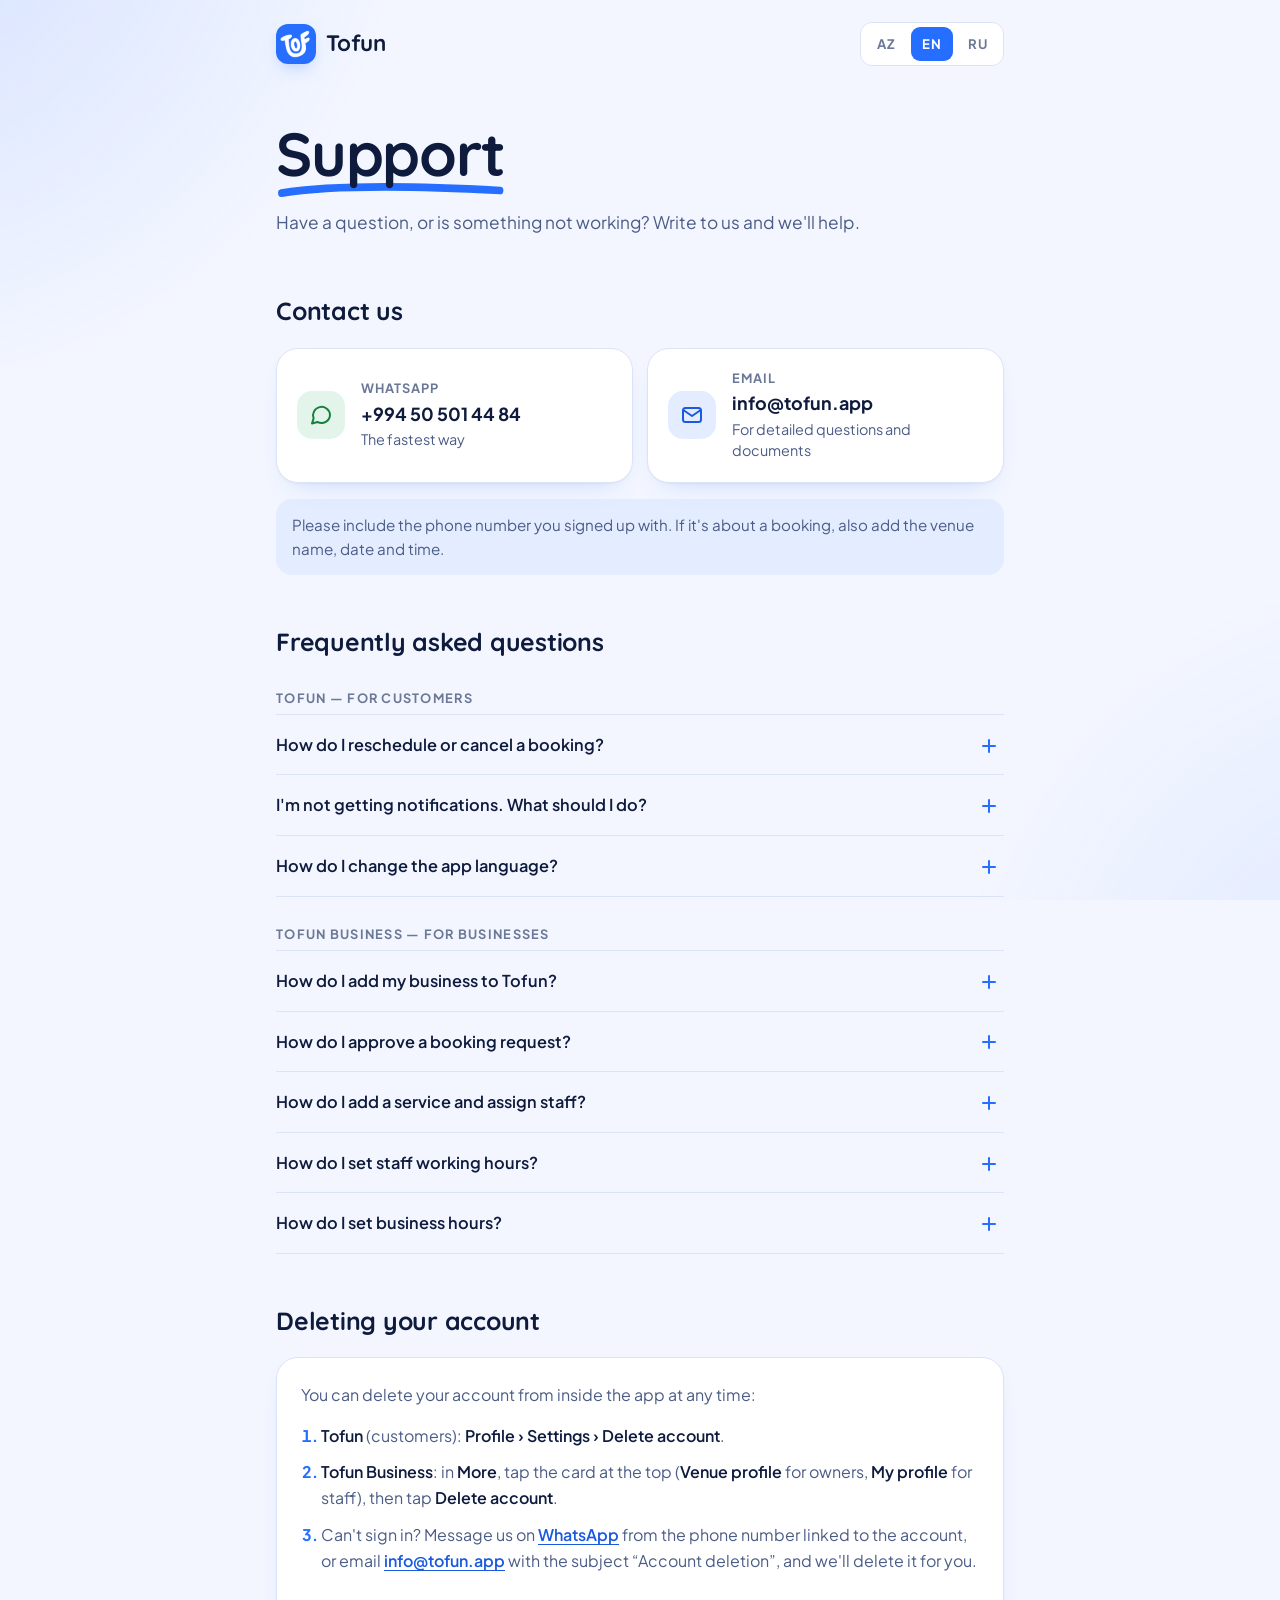
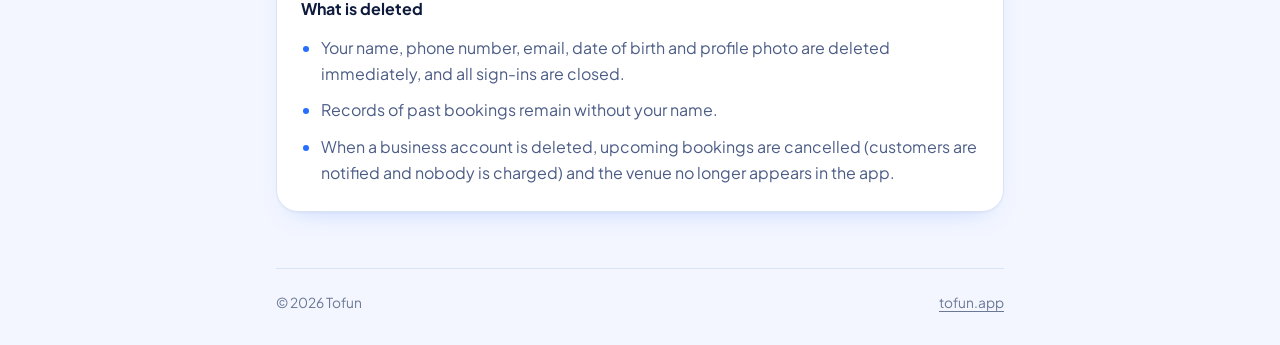
==== support/index.html @ 392ceeb2 "Add support page (tofun.app/support) Co-Authored-By: Claude Opus 5.5 <noreply@anthropic.com> Claude-" ====
<!DOCTYPE html>
<html lang="az">
<head>
<meta charset="UTF-8">
<meta name="viewport" content="width=device-width, initial-scale=1">
<title>Dəstək — Tofun</title>
<meta name="description" content="Tofun dəstək: WhatsApp və e-poçt ilə əlaqə, tez-tez verilən suallar və hesabın silinməsi.">
<meta name="theme-color" content="#256eff">
<link rel="canonical" href="https://tofun.app/support">
<meta property="og:type" content="website">
<meta property="og:url" content="https://tofun.app/support">
<meta property="og:title" content="Dəstək — Tofun">
<meta property="og:description" content="WhatsApp və e-poçt ilə əlaqə, tez-tez verilən suallar və hesabın silinməsi.">
<meta name="twitter:card" content="summary">
<link rel="icon" type="image/png" sizes="32x32" href="[data-uri]">
<link rel="preconnect" href="https://fonts.googleapis.com">
<link rel="preconnect" href="https://fonts.gstatic.com" crossorigin>
<link href="https://fonts.googleapis.com/css2?family=Quicksand:wght@700&family=Plus+Jakarta+Sans:wght@400;500;600;700&display=swap" rel="stylesheet">
<script>document.documentElement.classList.add('js');</script>
<style>
  :root {
    --ink: #0e1b3d;
    --ink-2: #4b5c86;
    --muted: #6b7896;
    --bg: #f3f6ff;
    --card: #ffffff;
    --line: #dbe3f7;
    --blue: #256eff;
    --blue-600: #1a5ae0;
    --chip: #e4ecff;
    --chip-ink: #1a5ae0;
    --wa: #15803d;
    --wa-soft: #e3f5ea;
    --glow-1: rgba(37, 110, 255, .16);
    --glow-2: rgba(37, 110, 255, .10);
    --shadow: 0 1px 2px rgba(14, 27, 61, .04), 0 12px 28px -18px rgba(37, 110, 255, .35);
    --display: 'Quicksand', 'Plus Jakarta Sans', system-ui, sans-serif;
    --sans: 'Plus Jakarta Sans', system-ui, -apple-system, 'Segoe UI', Roboto, sans-serif;
    --swoosh: url("data:image/svg+xml,%3Csvg xmlns='http://www.w3.org/2000/svg' viewBox='0 0 300 20' preserveAspectRatio='none'%3E%3Cpath d='M7 13.5C64 5.5 152 4 293 10.5' stroke='%23256EFF' stroke-width='8.5' stroke-linecap='round' fill='none'/%3E%3C/svg%3E");
    color-scheme: light;
  }

  @media (prefers-color-scheme: dark) {
    :root {
      --ink: #eef3ff;
      --ink-2: #b6c3e2;
      --muted: #8d9bbd;
      --bg: #0a1230;
      --card: #111c3f;
      --line: #23345f;
      --chip: #15275e;
      --chip-ink: #9cbbff;
      --wa-soft: #10341f;
      --glow-1: rgba(37, 110, 255, .22);
      --glow-2: rgba(37, 110, 255, .12);
      --shadow: 0 1px 2px rgba(0, 0, 0, .2), 0 14px 30px -20px rgba(0, 0, 0, .6);
      color-scheme: dark;
    }
  }

  *, *::before, *::after { box-sizing: border-box; margin: 0; }
  [hidden] { display: none !important; }

  body {
    min-height: 100vh;
    font-family: var(--sans);
    color: var(--ink);
    background-color: var(--bg);
    -webkit-font-smoothing: antialiased;
    text-rendering: optimizeLegibility;
    line-height: 1.5;
  }

  /* the glow stays put while the long page scrolls (iOS ignores background-attachment: fixed) */
  body::before {
    content: '';
    position: fixed;
    inset: 0;
    z-index: -1;
    pointer-events: none;
    background:
      radial-gradient(70vmax 70vmax at -10% -15%, var(--glow-1), transparent 60%),
      radial-gradient(60vmax 60vmax at 110% 115%, var(--glow-2), transparent 60%);
  }

  a { color: inherit; }

  .wrap {
    width: 100%;
    max-width: 760px;
    margin: 0 auto;
    padding: 0 16px;
  }

  /* top bar */
  .top {
    display: flex;
    align-items: center;
    justify-content: space-between;
    gap: 16px;
    padding-top: 22px;
  }

  .brand {
    display: inline-flex;
    align-items: center;
    gap: 10px;
    font-family: var(--display);
    font-weight: 700;
    font-size: 1.4rem;
    letter-spacing: -.01em;
    text-decoration: none;
    border-radius: 12px;
  }

  .brand img {
    width: 40px;
    height: 40px;
    border-radius: 12px;
    box-shadow: 0 8px 20px -10px rgba(37, 110, 255, .6);
  }

  .langs { display: none; gap: 4px; padding: 4px; border-radius: 12px; background: var(--card); border: 1px solid var(--line); }
  .js .langs { display: inline-flex; }

  .langs button {
    min-width: 42px;
    min-height: 34px;
    padding: 6px 10px;
    border: 0;
    border-radius: 9px;
    background: transparent;
    color: var(--muted);
    font: inherit;
    font-size: .82rem;
    font-weight: 700;
    letter-spacing: .04em;
    cursor: pointer;
  }

  .langs button[aria-pressed="true"] { background: var(--blue); color: #fff; }
  .langs button:hover:not([aria-pressed="true"]) { color: var(--ink); }

  /* hero */
  .hero { padding: 56px 0 8px; }

  h1 {
    font-family: var(--display);
    font-weight: 700;
    font-size: clamp(2.6rem, 10vw, 3.8rem);
    line-height: 1.05;
    letter-spacing: -.02em;
  }

  h1 span {
    padding-bottom: .14em;
    background: var(--swoosh) no-repeat 0 100% / 100% .3em;
  }

  .lead {
    max-width: 34em;
    margin-top: 22px;
    font-size: 1.08rem;
    line-height: 1.65;
    color: var(--ink-2);
  }

  section { margin-top: 48px; }

  h2 {
    font-family: var(--display);
    font-weight: 700;
    font-size: 1.55rem;
    letter-spacing: -.01em;
  }

  h3 {
    margin: 28px 0 4px;
    font-size: .8rem;
    font-weight: 700;
    letter-spacing: .1em;
    text-transform: uppercase;
    color: var(--muted);
  }

  /* contact cards */
  .cards {
    display: grid;
    grid-template-columns: 1fr 1fr;
    gap: 14px;
    margin-top: 18px;
  }

  .card {
    display: flex;
    align-items: center;
    gap: 16px;
    padding: 20px;
    border-radius: 22px;
    background: var(--card);
    border: 1.5px solid var(--line);
    box-shadow: var(--shadow);
    text-decoration: none;
    transition: transform .2s cubic-bezier(.16, 1, .3, 1), border-color .2s;
  }

  .card:hover { transform: translateY(-2px); border-color: var(--blue); }
  .card-wa:hover { border-color: var(--wa); }

  .card:focus-visible, .langs button:focus-visible, .brand:focus-visible, summary:focus-visible, .foot a:focus-visible, .tip a:focus-visible, .del a:focus-visible {
    outline: 3px solid var(--blue);
    outline-offset: 3px;
  }

  .card-icon {
    flex: none;
    display: grid;
    place-items: center;
    width: 48px;
    height: 48px;
    border-radius: 15px;
    background: var(--chip);
    color: var(--chip-ink);
  }

  .card-wa .card-icon { background: var(--wa-soft); color: var(--wa); }

  @media (prefers-color-scheme: dark) {
    .card-wa .card-icon { color: #5bd38b; }
  }

  .card-icon svg { width: 24px; height: 24px; }

  .card-body { display: flex; flex-direction: column; min-width: 0; }
  .card-title { font-size: .8rem; font-weight: 700; letter-spacing: .08em; text-transform: uppercase; color: var(--muted); }
  .card-value { margin-top: 2px; font-size: 1.12rem; font-weight: 700; white-space: nowrap; }
  .card-note { margin-top: 2px; font-size: .9rem; color: var(--ink-2); }

  .tip {
    margin-top: 16px;
    padding: 14px 16px;
    border-radius: 16px;
    background: var(--chip);
    color: var(--ink-2);
    font-size: .95rem;
    line-height: 1.6;
  }

  /* FAQ */
  .faq { margin-top: 6px; border-top: 1px solid var(--line); }
  .faq details { border-bottom: 1px solid var(--line); }

  .faq summary {
    position: relative;
    padding: 18px 44px 18px 0;
    font-weight: 600;
    font-size: 1.02rem;
    line-height: 1.45;
    list-style: none;
    cursor: pointer;
    border-radius: 8px;
  }

  .faq summary::-webkit-details-marker { display: none; }

  .faq summary::before, .faq summary::after {
    content: '';
    position: absolute;
    right: 8px;
    top: 50%;
    width: 14px;
    height: 2px;
    border-radius: 2px;
    background: var(--blue);
    transition: transform .25s cubic-bezier(.16, 1, .3, 1);
  }

  .faq summary::after { transform: rotate(90deg); }
  .faq details[open] summary::after { transform: rotate(0deg); }

  .faq details p {
    padding: 0 8px 20px 0;
    color: var(--ink-2);
    line-height: 1.7;
  }

  b.path {
    font-weight: 600;
    color: var(--ink);
  }

  /* account deletion */
  .del {
    margin-top: 18px;
    padding: 24px;
    border-radius: 22px;
    background: var(--card);
    border: 1.5px solid var(--line);
    box-shadow: var(--shadow);
  }

  .del > p { color: var(--ink-2); line-height: 1.65; }

  .del ol, .del ul { margin-top: 14px; padding-left: 1.25em; color: var(--ink-2); line-height: 1.65; }
  .del li + li { margin-top: 10px; }
  .del li::marker { color: var(--blue); font-weight: 700; }

  .del h4 { margin-top: 22px; font-size: 1rem; font-weight: 700; }

  .tip a, .del a { color: var(--blue-600); font-weight: 600; text-underline-offset: 3px; }

  @media (prefers-color-scheme: dark) {
    .tip a, .del a { color: #9cbbff; }
  }

  .foot {
    margin-top: 56px;
    padding: 24px 0 32px;
    border-top: 1px solid var(--line);
    font-size: .86rem;
    color: var(--muted);
    display: flex;
    flex-wrap: wrap;
    gap: 6px 16px;
    justify-content: space-between;
  }

  .foot a { color: inherit; text-underline-offset: 3px; }

  @media (max-width: 600px) {
    .hero { padding-top: 40px; }
    .cards { grid-template-columns: 1fr; }
    .del { padding: 20px 18px; }
  }

  @media (prefers-reduced-motion: reduce) {
    *, *::before, *::after { animation: none !important; transition: none !important; }
  }
</style>
</head>
<body>
<div class="wrap">
  <header class="top">
    <a class="brand" href="/">
      <img src="[data-uri]" alt="" width="40" height="40">
      <span>Tofun</span>
    </a>
    <div class="langs" role="group" aria-label="Dil · Language · Язык">
      <button type="button" data-set-lang="az" aria-pressed="true">AZ</button>
      <button type="button" data-set-lang="en" aria-pressed="false">EN</button>
      <button type="button" data-set-lang="ru" aria-pressed="false">RU</button>
    </div>
  </header>

  <!-- ============================== AZ ============================== -->
  <main data-lang="az" lang="az">
    <div class="hero">
      <h1><span>Dəstək</span></h1>
      <p class="lead">Sualınız var və ya nəsə işləmir? Bizə yazın — kömək edəcəyik.</p>
    </div>

    <section aria-labelledby="az-contact">
      <h2 id="az-contact">Bizimlə əlaqə</h2>
      <div class="cards">
        <a class="card card-wa" href="https://wa.me/994505014484?text=Salam%2C%20Tofun%20d%C9%99st%C9%99k%20s%C9%99hif%C9%99sind%C9%99n%20yaz%C4%B1ram." target="_blank" rel="noopener">
          <span class="card-icon"><svg viewBox="0 0 24 24" fill="none" stroke="currentColor" stroke-width="2" stroke-linecap="round" stroke-linejoin="round" aria-hidden="true"><path d="M21 11.5a8.5 8.5 0 0 1-12.6 7.45L3 20.5l1.6-5.1A8.5 8.5 0 1 1 21 11.5z"/></svg></span>
          <span class="card-body">
            <span class="card-title">WhatsApp</span>
            <span class="card-value">+994 50 501 44 84</span>
            <span class="card-note">Ən sürətli yol</span>
          </span>
        </a>
        <a class="card" href="mailto:info@tofun.app?subject=Tofun%20d%C9%99st%C9%99k">
          <span class="card-icon"><svg viewBox="0 0 24 24" fill="none" stroke="currentColor" stroke-width="2" stroke-linecap="round" stroke-linejoin="round" aria-hidden="true"><rect x="3" y="5" width="18" height="14" rx="2.5"/><path d="m4 7.5 8 5.5 8-5.5"/></svg></span>
          <span class="card-body">
            <span class="card-title">E-poçt</span>
            <span class="card-value">info@tofun.app</span>
            <span class="card-note">Ətraflı suallar və sənədlər üçün</span>
          </span>
        </a>
      </div>
      <p class="tip">Yazanda qeydiyyatdan keçdiyiniz telefon nömrəsini göstərin. Sual rezervasiya ilə bağlıdırsa, məkanın adını, tarixi və saatı da yazın.</p>
    </section>

    <section aria-labelledby="az-faq">
      <h2 id="az-faq">Tez-tez verilən suallar</h2>

      <h3>Tofun — müştərilər üçün</h3>
      <div class="faq">
        <details>
          <summary>Rezervasiyanın vaxtını necə dəyişim və ya onu necə ləğv edim?</summary>
          <p>Aşağı menyuda təqvim ikonuna toxunub <b class="path">Görüşlər</b> səhifəsini açın və rezervasiyanı seçin. <b class="path">Görüşünüzü idarə edin</b> bölməsində <b class="path">Görüşü yenidən planlaşdır</b> və ya <b class="path">Görüşü ləğv et</b> düyməsinə basın.</p>
        </details>
        <details>
          <summary>Bildirişlər gəlmir. Nə edim?</summary>
          <p>Telefonun ayarlarında Tofun üçün bildirişlərə icazə verin. Sonra tətbiqdə <b class="path">Profil › Tənzimləmələr › Bildiriş</b> bölməsini yoxlayın.</p>
        </details>
        <details>
          <summary>Tətbiqin dilini necə dəyişim?</summary>
          <p><b class="path">Profil › Tənzimləmələr › Dil</b>. Azərbaycan, ingilis, rus və türk dilləri var.</p>
        </details>
      </div>

      <h3>Tofun Business — bizneslər üçün</h3>
      <div class="faq">
        <details>
          <summary>Biznesimi Tofun-a necə əlavə edim?</summary>
          <p>Tofun Business tətbiqini yükləyin, qeydiyyatdan keçin, məkanınızın məlumatlarını və sənədlərini göndərin. Tofun yoxlayıb təsdiqləyəndən sonra məkanınız müştərilərə görünür.</p>
        </details>
        <details>
          <summary>Rezervasiya sorğusunu necə təsdiqləyim?</summary>
          <p><b class="path">Təqvim › Gözləyən sorğular</b> bölməsini açın, sorğuya toxunun və təsdiqləyin və ya rədd edin. Təsdiqlənən rezervasiya təqvimə düşür və müştəriyə bildiriş gedir.</p>
        </details>
        <details>
          <summary>Xidməti necə əlavə edim və işçi təyin edim?</summary>
          <p><b class="path">Xidmətlər</b> səhifəsində sağ aşağıdakı <b class="path">+</b> düyməsinə basın, adı, müddəti və qiyməti yazın, sonra xidməti göstərəcək işçiləri seçin.</p>
        </details>
        <details>
          <summary>İşçinin iş saatlarını necə təyin edim?</summary>
          <p><b class="path">İşçilər › işçi profili › Saatlar</b> tabında hər gün üçün iş aralığını təyin edin. Bir günün saatlarını digər günlərə köçürə bilərsiniz.</p>
        </details>
        <details>
          <summary>Məkanın iş saatlarını necə təyin edim?</summary>
          <p><b class="path">Biznes parametrləri › İş saatları</b> bölməsində hər gün üçün açılış və bağlanış saatını təyin edin. Bağlı günlərdə düyməni söndürün.</p>
        </details>
      </div>
    </section>

    <section id="delete-account" class="del-section" aria-labelledby="az-delete">
      <h2 id="az-delete">Hesabın silinməsi</h2>
      <div class="del">
        <p>Hesabınızı istənilən vaxt tətbiqin özündən silə bilərsiniz:</p>
        <ol>
          <li><b class="path">Tofun</b> (müştərilər): <b class="path">Profil › Tənzimləmələr › Hesabı sil</b>.</li>
          <li><b class="path">Tofun Business</b>: <b class="path">Daha çox</b> bölməsində yuxarıdakı karta toxunun (sahib üçün <b class="path">Məkan profili</b>, işçi üçün <b class="path">Profilim</b>) və <b class="path">Hesabı sil</b> düyməsinə basın.</li>
          <li>Tətbiqə daxil ola bilmirsiniz? Hesaba bağlı telefon nömrəsindən <a href="https://wa.me/994505014484?text=Salam%2C%20hesab%C4%B1m%C4%B1%20silm%C9%99k%20ist%C9%99yir%C9%99m." target="_blank" rel="noopener">WhatsApp-a</a> və ya <a href="mailto:info@tofun.app?subject=Hesab%C4%B1n%20silinm%C9%99si">info@tofun.app</a> ünvanına «Hesabın silinməsi» mövzusu ilə yazın — hesabı biz siləcəyik.</li>
        </ol>
        <h4>Nə silinir</h4>
        <ul>
          <li>Adınız, telefon nömrəniz, e-poçtunuz, doğum tarixiniz və profil şəkliniz dərhal silinir, bütün girişlər bağlanır.</li>
          <li>Keçmiş rezervasiyaların qeydləri adınız olmadan qalır.</li>
          <li>Biznes hesabı silinəndə gələcək rezervasiyalar ləğv olunur (müştərilərə bildiriş gedir, heç kimdən haqq tutulmur) və məkan tətbiqdə görünmür.</li>
        </ul>
      </div>
    </section>
  </main>

  <!-- ============================== EN ============================== -->
  <main data-lang="en" lang="en" hidden>
    <div class="hero">
      <h1><span>Support</span></h1>
      <p class="lead">Have a question, or is something not working? Write to us and we'll help.</p>
    </div>

    <section aria-labelledby="en-contact">
      <h2 id="en-contact">Contact us</h2>
      <div class="cards">
        <a class="card card-wa" href="https://wa.me/994505014484?text=Hello%2C%20I%27m%20writing%20from%20the%20Tofun%20support%20page." target="_blank" rel="noopener">
          <span class="card-icon"><svg viewBox="0 0 24 24" fill="none" stroke="currentColor" stroke-width="2" stroke-linecap="round" stroke-linejoin="round" aria-hidden="true"><path d="M21 11.5a8.5 8.5 0 0 1-12.6 7.45L3 20.5l1.6-5.1A8.5 8.5 0 1 1 21 11.5z"/></svg></span>
          <span class="card-body">
            <span class="card-title">WhatsApp</span>
            <span class="card-value">+994 50 501 44 84</span>
            <span class="card-note">The fastest way</span>
          </span>
        </a>
        <a class="card" href="mailto:info@tofun.app?subject=Tofun%20support">
          <span class="card-icon"><svg viewBox="0 0 24 24" fill="none" stroke="currentColor" stroke-width="2" stroke-linecap="round" stroke-linejoin="round" aria-hidden="true"><rect x="3" y="5" width="18" height="14" rx="2.5"/><path d="m4 7.5 8 5.5 8-5.5"/></svg></span>
          <span class="card-body">
            <span class="card-title">Email</span>
            <span class="card-value">info@tofun.app</span>
            <span class="card-note">For detailed questions and documents</span>
          </span>
        </a>
      </div>
      <p class="tip">Please include the phone number you signed up with. If it's about a booking, also add the venue name, date and time.</p>
    </section>

    <section aria-labelledby="en-faq">
      <h2 id="en-faq">Frequently asked questions</h2>

      <h3>Tofun — for customers</h3>
      <div class="faq">
        <details>
          <summary>How do I reschedule or cancel a booking?</summary>
          <p>Tap the calendar icon in the bottom menu to open <b class="path">Appointments</b> and choose the booking. Under <b class="path">Manage your appointment</b>, tap <b class="path">Reschedule appointment</b> or <b class="path">Cancel appointment</b>.</p>
        </details>
        <details>
          <summary>I'm not getting notifications. What should I do?</summary>
          <p>Allow notifications for Tofun in your phone settings. Then check <b class="path">Profile › Settings › Notification</b> in the app.</p>
        </details>
        <details>
          <summary>How do I change the app language?</summary>
          <p><b class="path">Profile › Settings › Language</b>. Azerbaijani, English, Russian and Turkish are available.</p>
        </details>
      </div>

      <h3>Tofun Business — for businesses</h3>
      <div class="faq">
        <details>
          <summary>How do I add my business to Tofun?</summary>
          <p>Download the Tofun Business app, sign up, and send your venue details and documents. Once Tofun has reviewed and approved them, your venue becomes visible to customers.</p>
        </details>
        <details>
          <summary>How do I approve a booking request?</summary>
          <p>Open <b class="path">Calendar › Pending requests</b>, tap a request, then confirm or reject it. Confirmed bookings move into your calendar and the customer is notified.</p>
        </details>
        <details>
          <summary>How do I add a service and assign staff?</summary>
          <p>On the <b class="path">Services</b> page, tap the <b class="path">+</b> button at the bottom right, enter the name, duration and price, then pick the staff who will perform it.</p>
        </details>
        <details>
          <summary>How do I set staff working hours?</summary>
          <p>Go to <b class="path">Staff › staff profile › Hours</b> and set the working range for each day. You can copy one day's hours to the other days.</p>
        </details>
        <details>
          <summary>How do I set business hours?</summary>
          <p>Go to <b class="path">Business settings › Business hours</b> and set opening and closing times for each day. Turn the toggle off for closed days.</p>
        </details>
      </div>
    </section>

    <section id="delete-account-en" class="del-section" aria-labelledby="en-delete">
      <h2 id="en-delete">Deleting your account</h2>
      <div class="del">
        <p>You can delete your account from inside the app at any time:</p>
        <ol>
          <li><b class="path">Tofun</b> (customers): <b class="path">Profile › Settings › Delete account</b>.</li>
          <li><b class="path">Tofun Business</b>: in <b class="path">More</b>, tap the card at the top (<b class="path">Venue profile</b> for owners, <b class="path">My profile</b> for staff), then tap <b class="path">Delete account</b>.</li>
          <li>Can't sign in? Message us on <a href="https://wa.me/994505014484?text=Hello%2C%20I%20would%20like%20to%20delete%20my%20account." target="_blank" rel="noopener">WhatsApp</a> from the phone number linked to the account, or email <a href="mailto:info@tofun.app?subject=Account%20deletion">info@tofun.app</a> with the subject “Account deletion”, and we'll delete it for you.</li>
        </ol>
        <h4>What is deleted</h4>
        <ul>
          <li>Your name, phone number, email, date of birth and profile photo are deleted immediately, and all sign-ins are closed.</li>
          <li>Records of past bookings remain without your name.</li>
          <li>When a business account is deleted, upcoming bookings are cancelled (customers are notified and nobody is charged) and the venue no longer appears in the app.</li>
        </ul>
      </div>
    </section>
  </main>

  <!-- ============================== RU ============================== -->
  <main data-lang="ru" lang="ru" hidden>
    <div class="hero">
      <h1><span>Поддержка</span></h1>
      <p class="lead">Есть вопрос или что-то не работает? Напишите нам — поможем.</p>
    </div>

    <section aria-labelledby="ru-contact">
      <h2 id="ru-contact">Связаться с нами</h2>
      <div class="cards">
        <a class="card card-wa" href="https://wa.me/994505014484?text=%D0%97%D0%B4%D1%80%D0%B0%D0%B2%D1%81%D1%82%D0%B2%D1%83%D0%B9%D1%82%D0%B5%2C%20%D0%BF%D0%B8%D1%88%D1%83%20%D1%81%D0%BE%20%D1%81%D1%82%D1%80%D0%B0%D0%BD%D0%B8%D1%86%D1%8B%20%D0%BF%D0%BE%D0%B4%D0%B4%D0%B5%D1%80%D0%B6%D0%BA%D0%B8%20Tofun." target="_blank" rel="noopener">
          <span class="card-icon"><svg viewBox="0 0 24 24" fill="none" stroke="currentColor" stroke-width="2" stroke-linecap="round" stroke-linejoin="round" aria-hidden="true"><path d="M21 11.5a8.5 8.5 0 0 1-12.6 7.45L3 20.5l1.6-5.1A8.5 8.5 0 1 1 21 11.5z"/></svg></span>
          <span class="card-body">
            <span class="card-title">WhatsApp</span>
            <span class="card-value">+994 50 501 44 84</span>
            <span class="card-note">Самый быстрый способ</span>
          </span>
        </a>
        <a class="card" href="mailto:info@tofun.app?subject=%D0%9F%D0%BE%D0%B4%D0%B4%D0%B5%D1%80%D0%B6%D0%BA%D0%B0%20Tofun">
          <span class="card-icon"><svg viewBox="0 0 24 24" fill="none" stroke="currentColor" stroke-width="2" stroke-linecap="round" stroke-linejoin="round" aria-hidden="true"><rect x="3" y="5" width="18" height="14" rx="2.5"/><path d="m4 7.5 8 5.5 8-5.5"/></svg></span>
          <span class="card-body">
            <span class="card-title">E-mail</span>
            <span class="card-value">info@tofun.app</span>
            <span class="card-note">Для подробных вопросов и документов</span>
          </span>
        </a>
      </div>
      <p class="tip">Укажите номер телефона, с которым вы зарегистрированы. Если вопрос о записи — добавьте название заведения, дату и время.</p>
    </section>

    <section aria-labelledby="ru-faq">
      <h2 id="ru-faq">Частые вопросы</h2>

      <h3>Tofun — для клиентов</h3>
      <div class="faq">
        <details>
          <summary>Как перенести или отменить запись?</summary>
          <p>Нажмите на значок календаря в нижнем меню, чтобы открыть <b class="path">Записи</b>, и выберите запись. В разделе <b class="path">Управление записью</b> нажмите <b class="path">Перенести запись</b> или <b class="path">Отменить запись</b>.</p>
        </details>
        <details>
          <summary>Не приходят уведомления. Что делать?</summary>
          <p>Разрешите уведомления для Tofun в настройках телефона. Затем проверьте раздел <b class="path">Профиль › Настройки › Уведомления</b> в приложении.</p>
        </details>
        <details>
          <summary>Как сменить язык приложения?</summary>
          <p><b class="path">Профиль › Настройки › Язык</b>. Доступны азербайджанский, английский, русский и турецкий.</p>
        </details>
      </div>

      <h3>Tofun Business — для бизнеса</h3>
      <div class="faq">
        <details>
          <summary>Как добавить свой бизнес в Tofun?</summary>
          <p>Скачайте приложение Tofun Business, зарегистрируйтесь и отправьте данные заведения и документы. После проверки и одобрения Tofun ваше заведение станет видно клиентам.</p>
        </details>
        <details>
          <summary>Как подтвердить заявку на запись?</summary>
          <p>Откройте <b class="path">Календарь › Ожидающие заявки</b>, нажмите на заявку и подтвердите либо отклоните её. Подтверждённая запись попадает в календарь, клиент получает уведомление.</p>
        </details>
        <details>
          <summary>Как добавить услугу и назначить сотрудника?</summary>
          <p>На странице <b class="path">Услуги</b> нажмите <b class="path">+</b> внизу справа, укажите название, длительность и цену, затем выберите сотрудников, которые будут её оказывать.</p>
        </details>
        <details>
          <summary>Как настроить рабочие часы сотрудника?</summary>
          <p>Откройте <b class="path">Сотрудники › профиль сотрудника › Часы</b> и задайте рабочий интервал на каждый день. Часы одного дня можно скопировать на остальные.</p>
        </details>
        <details>
          <summary>Как настроить часы работы заведения?</summary>
          <p>Откройте <b class="path">Настройки бизнеса › Часы работы</b> и задайте время открытия и закрытия по дням. Для выходных выключите переключатель.</p>
        </details>
      </div>
    </section>

    <section id="delete-account-ru" class="del-section" aria-labelledby="ru-delete">
      <h2 id="ru-delete">Удаление аккаунта</h2>
      <div class="del">
        <p>Удалить аккаунт можно в любой момент прямо в приложении:</p>
        <ol>
          <li><b class="path">Tofun</b> (клиенты): <b class="path">Профиль › Настройки › Удалить аккаунт</b>.</li>
          <li><b class="path">Tofun Business</b>: в разделе <b class="path">Ещё</b> нажмите на карточку вверху (<b class="path">Профиль заведения</b> для владельца, <b class="path">Мой профиль</b> для сотрудника) и нажмите <b class="path">Удалить аккаунт</b>.</li>
          <li>Не можете войти? Напишите нам в <a href="https://wa.me/994505014484?text=%D0%97%D0%B4%D1%80%D0%B0%D0%B2%D1%81%D1%82%D0%B2%D1%83%D0%B9%D1%82%D0%B5%2C%20%D1%85%D0%BE%D1%87%D1%83%20%D1%83%D0%B4%D0%B0%D0%BB%D0%B8%D1%82%D1%8C%20%D1%81%D0%B2%D0%BE%D0%B9%20%D0%B0%D0%BA%D0%BA%D0%B0%D1%83%D0%BD%D1%82." target="_blank" rel="noopener">WhatsApp</a> с номера, привязанного к аккаунту, или на <a href="mailto:info@tofun.app?subject=%D0%A3%D0%B4%D0%B0%D0%BB%D0%B5%D0%BD%D0%B8%D0%B5%20%D0%B0%D0%BA%D0%BA%D0%B0%D1%83%D0%BD%D1%82%D0%B0">info@tofun.app</a> с темой «Удаление аккаунта» — мы удалим его сами.</li>
        </ol>
        <h4>Что удаляется</h4>
        <ul>
          <li>Ваши имя, номер телефона, e-mail, дата рождения и фото профиля удаляются сразу, все входы закрываются.</li>
          <li>Записи о прошлых визитах остаются без вашего имени.</li>
          <li>При удалении бизнес-аккаунта будущие записи отменяются (клиенты получают уведомление, никто ничего не платит), а заведение больше не показывается в приложении.</li>
        </ul>
      </div>
    </section>
  </main>

  <footer class="foot">
    <span>© <span class="year">2026</span> Tofun</span>
    <a href="/">tofun.app</a>
  </footer>
</div>

<script>
  (function () {
    var langs = ['az', 'en', 'ru'];
    var titles = { az: 'Dəstək — Tofun', en: 'Support — Tofun', ru: 'Поддержка — Tofun' };

    function pick() {
      try {
        var q = new URLSearchParams(location.search).get('lang');
        if (langs.indexOf(q) > -1) return q;
      } catch (e) {}
      try {
        var s = localStorage.getItem('tofun-lang');
        if (langs.indexOf(s) > -1) return s;
      } catch (e) {}
      var n = ((navigator.languages && navigator.languages[0]) || navigator.language || 'az').slice(0, 2).toLowerCase();
      if (n === 'ru') return 'ru';
      if (n === 'az' || n === 'tr') return 'az';
      return 'en';
    }

    function show(lang, remember) {
      document.querySelectorAll('main[data-lang]').forEach(function (m) {
        m.hidden = m.getAttribute('data-lang') !== lang;
      });
      document.querySelectorAll('[data-set-lang]').forEach(function (b) {
        b.setAttribute('aria-pressed', b.getAttribute('data-set-lang') === lang ? 'true' : 'false');
      });
      document.documentElement.lang = lang;
      document.title = titles[lang];
      if (remember) {
        try { localStorage.setItem('tofun-lang', lang); } catch (e) {}
        try {
          var u = new URL(location.href);
          u.searchParams.set('lang', lang);
          history.replaceState(null, '', u);
        } catch (e) {}
      }
    }

    show(pick(), false);

    document.querySelectorAll('[data-set-lang]').forEach(function (b) {
      b.addEventListener('click', function () { show(b.getAttribute('data-set-lang'), true); });
    });

    // tofun.app/support#delete-account opens the deletion section in whichever language is shown
    if (/^#delete-account/.test(location.hash)) {
      var target = document.querySelector('main:not([hidden]) .del-section');
      if (target) target.scrollIntoView();
    }

    document.querySelectorAll('.year').forEach(function (y) { y.textContent = new Date().getFullYear(); });
  })();
</script>
</body>
</html>
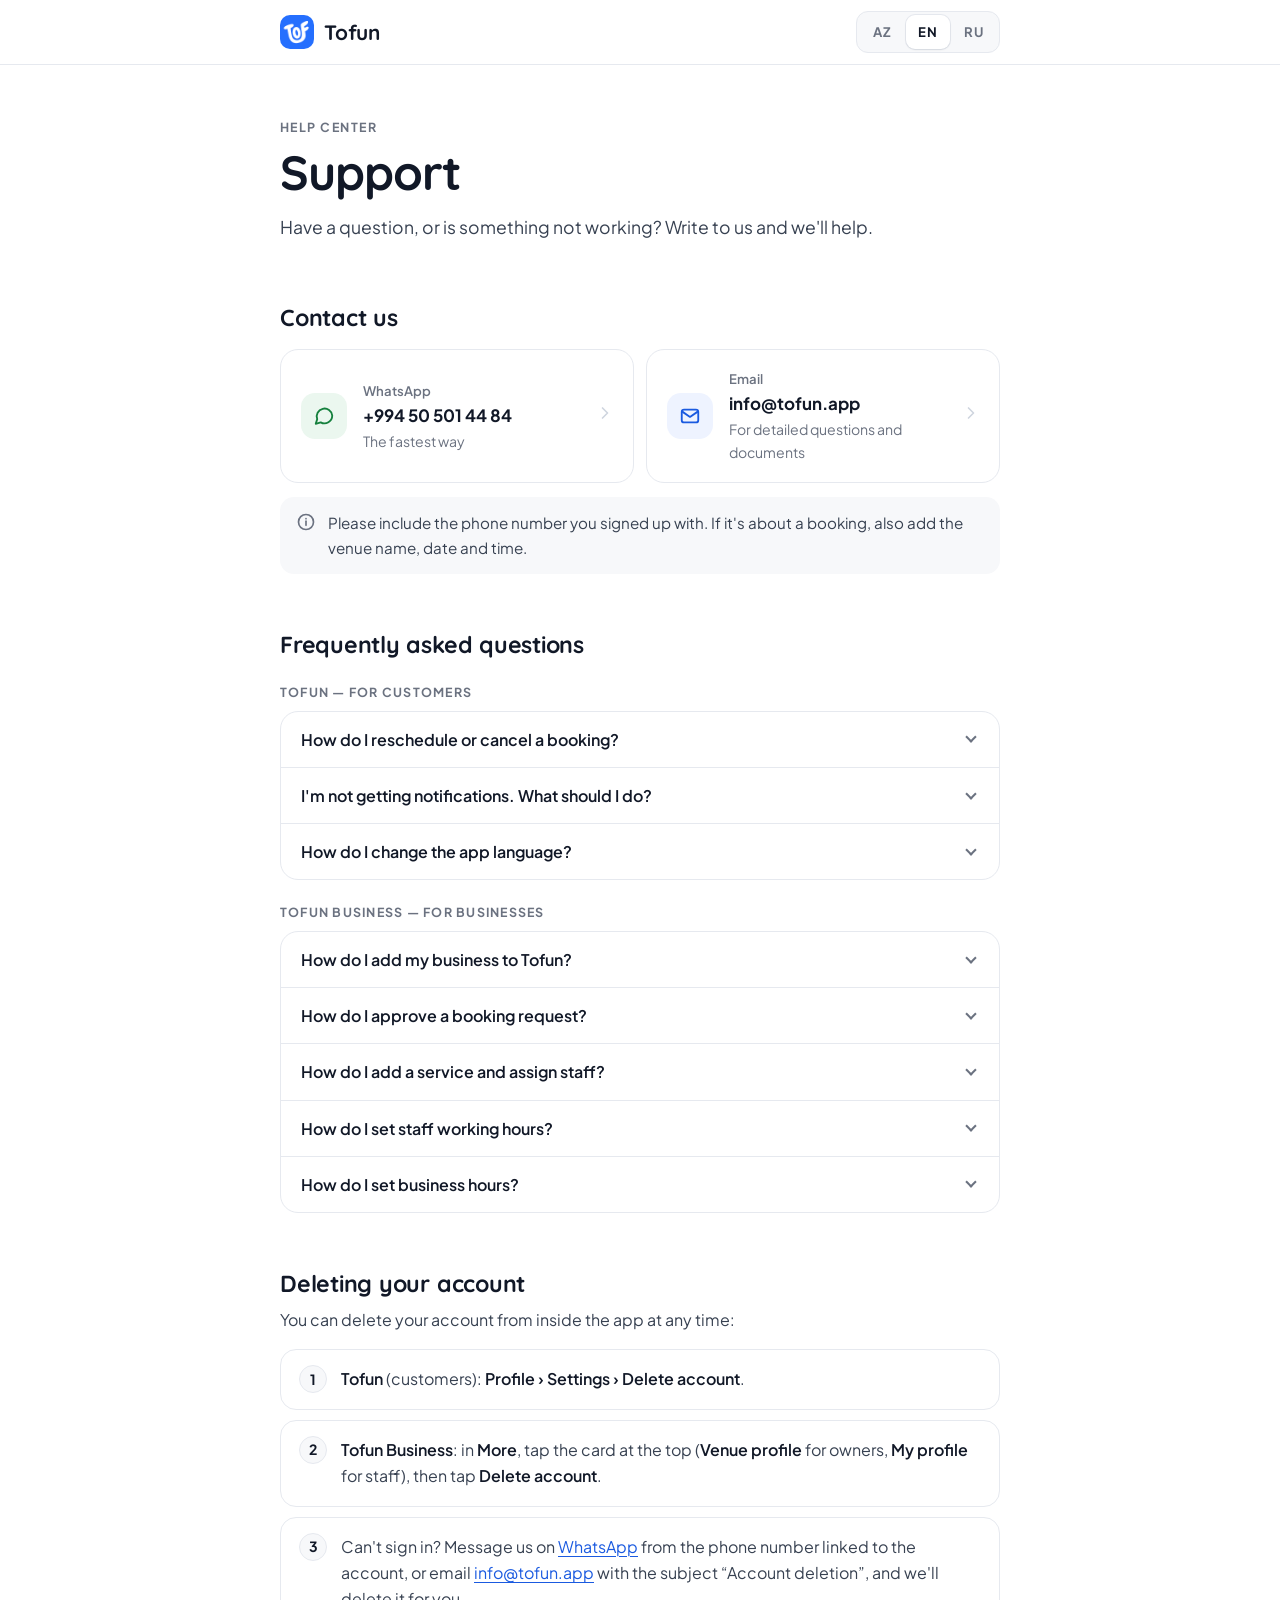
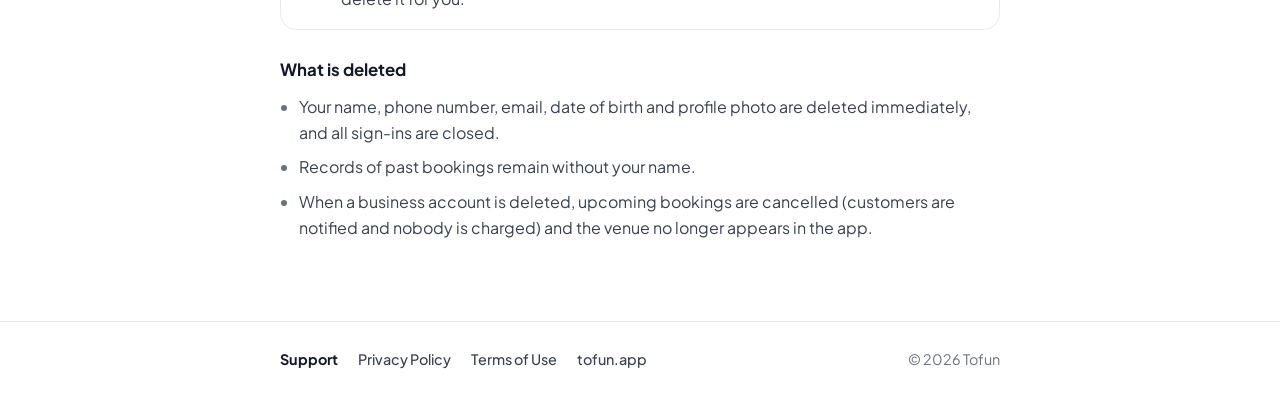
==== commit 704604c9: "White redesign; bring back the privacy and terms pages Co-Authored-By: Claude Opus 5.5 <noreply@anth" ====
--- a/support/index.html
+++ b/support/index.html
@@ -3,130 +3,222 @@
 <head>
 <meta charset="UTF-8">
 <meta name="viewport" content="width=device-width, initial-scale=1">
+<meta name="color-scheme" content="light only">
 <title>Dəstək — Tofun</title>
 <meta name="description" content="Tofun dəstək: WhatsApp və e-poçt ilə əlaqə, tez-tez verilən suallar və hesabın silinməsi.">
-<meta name="theme-color" content="#256eff">
-<link rel="canonical" href="https://tofun.app/support">
+<meta name="theme-color" content="#ffffff">
 <meta property="og:type" content="website">
-<meta property="og:url" content="https://tofun.app/support">
 <meta property="og:title" content="Dəstək — Tofun">
 <meta property="og:description" content="WhatsApp və e-poçt ilə əlaqə, tez-tez verilən suallar və hesabın silinməsi.">
 <meta name="twitter:card" content="summary">
 <link rel="icon" type="image/png" sizes="32x32" href="[data-uri]">
 <link rel="preconnect" href="https://fonts.googleapis.com">
 <link rel="preconnect" href="https://fonts.gstatic.com" crossorigin>
-<link href="https://fonts.googleapis.com/css2?family=Quicksand:wght@700&family=Plus+Jakarta+Sans:wght@400;500;600;700&display=swap" rel="stylesheet">
+<link href="https://fonts.googleapis.com/css2?family=Quicksand:wght@700&amp;family=Plus+Jakarta+Sans:wght@400;500;600;700&amp;display=swap" rel="stylesheet">
 <script>document.documentElement.classList.add('js');</script>
 <style>
   :root {
-    --ink: #0e1b3d;
-    --ink-2: #4b5c86;
-    --muted: #6b7896;
-    --bg: #f3f6ff;
-    --card: #ffffff;
-    --line: #dbe3f7;
+    --bg: #ffffff;
+    --surface: #f7f8fa;
+    --line: #e6e9ef;
+    --line-strong: #cfd5df;
+    --ink: #111827;
+    --text: #374151;
+    --muted: #6b7280;
     --blue: #256eff;
-    --blue-600: #1a5ae0;
-    --chip: #e4ecff;
-    --chip-ink: #1a5ae0;
+    --link: #1a5ae0;
+    --blue-soft: #eef3ff;
     --wa: #15803d;
-    --wa-soft: #e3f5ea;
-    --glow-1: rgba(37, 110, 255, .16);
-    --glow-2: rgba(37, 110, 255, .10);
-    --shadow: 0 1px 2px rgba(14, 27, 61, .04), 0 12px 28px -18px rgba(37, 110, 255, .35);
+    --wa-hover: #116a32;
+    --wa-soft: #ebf7ef;
     --display: 'Quicksand', 'Plus Jakarta Sans', system-ui, sans-serif;
     --sans: 'Plus Jakarta Sans', system-ui, -apple-system, 'Segoe UI', Roboto, sans-serif;
-    --swoosh: url("data:image/svg+xml,%3Csvg xmlns='http://www.w3.org/2000/svg' viewBox='0 0 300 20' preserveAspectRatio='none'%3E%3Cpath d='M7 13.5C64 5.5 152 4 293 10.5' stroke='%23256EFF' stroke-width='8.5' stroke-linecap='round' fill='none'/%3E%3C/svg%3E");
-    color-scheme: light;
-  }
-
-  @media (prefers-color-scheme: dark) {
-    :root {
-      --ink: #eef3ff;
-      --ink-2: #b6c3e2;
-      --muted: #8d9bbd;
-      --bg: #0a1230;
-      --card: #111c3f;
-      --line: #23345f;
-      --chip: #15275e;
-      --chip-ink: #9cbbff;
-      --wa-soft: #10341f;
-      --glow-1: rgba(37, 110, 255, .22);
-      --glow-2: rgba(37, 110, 255, .12);
-      --shadow: 0 1px 2px rgba(0, 0, 0, .2), 0 14px 30px -20px rgba(0, 0, 0, .6);
-      color-scheme: dark;
-    }
+    color-scheme: light only;
   }
 
   *, *::before, *::after { box-sizing: border-box; margin: 0; }
   [hidden] { display: none !important; }
+
+  html {
+    -webkit-text-size-adjust: 100%;
+    scroll-padding-top: 88px;
+  }
 
   body {
     min-height: 100vh;
     font-family: var(--sans);
-    color: var(--ink);
-    background-color: var(--bg);
+    font-size: 1rem;
+    line-height: 1.65;
+    color: var(--text);
+    background: var(--bg);
     -webkit-font-smoothing: antialiased;
     text-rendering: optimizeLegibility;
-    line-height: 1.5;
-  }
-
-  /* the glow stays put while the long page scrolls (iOS ignores background-attachment: fixed) */
-  body::before {
-    content: '';
-    position: fixed;
-    inset: 0;
-    z-index: -1;
-    pointer-events: none;
-    background:
-      radial-gradient(70vmax 70vmax at -10% -15%, var(--glow-1), transparent 60%),
-      radial-gradient(60vmax 60vmax at 110% 115%, var(--glow-2), transparent 60%);
-  }
-
-  a { color: inherit; }
-
-  .wrap {
+  }
+
+  a { color: var(--link); text-decoration-thickness: 1px; text-underline-offset: 3px; }
+  a:hover { text-decoration-thickness: 2px; }
+
+  :focus-visible {
+    outline: 3px solid rgba(37, 110, 255, .45);
+    outline-offset: 2px;
+    border-radius: 8px;
+  }
+
+  .container {
     width: 100%;
-    max-width: 760px;
+    max-width: 1080px;
     margin: 0 auto;
-    padding: 0 16px;
-  }
-
-  /* top bar */
-  .top {
+    padding: 0 20px;
+  }
+
+  /* ---------- header ---------- */
+  .site-header {
+    position: sticky;
+    top: 0;
+    z-index: 10;
+    background: #fff;
+    border-bottom: 1px solid var(--line);
+  }
+
+  .header-inner {
     display: flex;
     align-items: center;
     justify-content: space-between;
     gap: 16px;
-    padding-top: 22px;
+    height: 64px;
   }
 
   .brand {
     display: inline-flex;
     align-items: center;
     gap: 10px;
+    color: var(--ink);
+    text-decoration: none;
     font-family: var(--display);
     font-weight: 700;
-    font-size: 1.4rem;
+    font-size: 1.3rem;
     letter-spacing: -.01em;
+  }
+
+  .brand img { width: 34px; height: 34px; border-radius: 10px; }
+
+  .header-link {
+    padding: 8px 12px;
+    border-radius: 10px;
+    color: var(--text);
+    font-size: .95rem;
+    font-weight: 600;
     text-decoration: none;
+  }
+
+  .header-link:hover { background: var(--surface); color: var(--ink); }
+
+  /* ---------- page heading ---------- */
+  .page-hero { padding: 52px 0 4px; }
+
+  .eyebrow {
+    font-size: .78rem;
+    font-weight: 700;
+    letter-spacing: .12em;
+    text-transform: uppercase;
+    color: var(--muted);
+  }
+
+  .page-title {
+    margin-top: 8px;
+    font-family: var(--display);
+    font-weight: 700;
+    font-size: clamp(2.2rem, 6vw, 3rem);
+    line-height: 1.12;
+    letter-spacing: -.02em;
+    color: var(--ink);
+  }
+
+  .page-lead {
+    max-width: 40em;
+    margin-top: 14px;
+    font-size: 1.1rem;
+    line-height: 1.7;
+  }
+
+  .chip {
+    display: inline-flex;
+    align-items: center;
+    gap: 8px;
+    margin-top: 18px;
+    padding: 5px 12px;
+    border: 1px solid var(--line);
+    border-radius: 999px;
+    background: var(--surface);
+    color: var(--muted);
+    font-size: .85rem;
+    font-weight: 500;
+  }
+
+  /* ---------- buttons ---------- */
+  .btn {
+    display: inline-flex;
+    align-items: center;
+    justify-content: center;
+    gap: 10px;
+    min-height: 50px;
+    padding: 12px 20px;
+    border: 1px solid transparent;
+    border-radius: 14px;
+    font: inherit;
+    font-size: .98rem;
+    font-weight: 600;
+    text-decoration: none;
+    transition: background-color .15s, border-color .15s;
+  }
+
+  .btn svg { width: 20px; height: 20px; flex: none; }
+  .btn-wa { background: var(--wa); color: #fff; }
+  .btn-wa:hover { background: var(--wa-hover); }
+  .btn-outline { background: #fff; color: var(--ink); border-color: var(--line-strong); }
+  .btn-outline:hover { border-color: var(--muted); }
+
+  /* ---------- footer ---------- */
+  .site-footer { margin-top: 80px; border-top: 1px solid var(--line); }
+
+  .footer-inner {
+    display: flex;
+    flex-wrap: wrap;
+    align-items: center;
+    justify-content: space-between;
+    gap: 12px 24px;
+    padding-top: 26px;
+    padding-bottom: 34px;
+    font-size: .9rem;
+    color: var(--muted);
+  }
+
+  .footer-links { display: flex; flex-wrap: wrap; gap: 6px 20px; }
+  .footer-links a { color: var(--text); font-weight: 500; text-decoration: none; }
+  .footer-links a:hover { color: var(--ink); text-decoration: underline; }
+  .footer-links a[aria-current="page"] { color: var(--ink); font-weight: 700; }
+
+  @media (prefers-reduced-motion: reduce) {
+    *, *::before, *::after { animation: none !important; transition: none !important; scroll-behavior: auto !important; }
+  }
+
+  .narrow { max-width: 760px; }
+
+  /* language switch */
+  .langs {
+    display: none;
+    gap: 2px;
+    padding: 3px;
+    border: 1px solid var(--line);
     border-radius: 12px;
-  }
-
-  .brand img {
-    width: 40px;
-    height: 40px;
-    border-radius: 12px;
-    box-shadow: 0 8px 20px -10px rgba(37, 110, 255, .6);
-  }
-
-  .langs { display: none; gap: 4px; padding: 4px; border-radius: 12px; background: var(--card); border: 1px solid var(--line); }
+    background: var(--surface);
+  }
+
   .js .langs { display: inline-flex; }
 
   .langs button {
-    min-width: 42px;
+    min-width: 44px;
     min-height: 34px;
-    padding: 6px 10px;
     border: 0;
     border-radius: 9px;
     background: transparent;
@@ -138,504 +230,532 @@
     cursor: pointer;
   }
 
-  .langs button[aria-pressed="true"] { background: var(--blue); color: #fff; }
-  .langs button:hover:not([aria-pressed="true"]) { color: var(--ink); }
-
-  /* hero */
-  .hero { padding: 56px 0 8px; }
-
-  h1 {
+  .langs button:hover { color: var(--ink); }
+
+  .langs button[aria-pressed="true"] {
+    background: #fff;
+    color: var(--ink);
+    box-shadow: 0 1px 2px rgba(16, 24, 40, .08), 0 0 0 1px var(--line);
+  }
+
+  [data-l] { display: none; }
+  html[lang="az"] [data-l="az"], html[lang="en"] [data-l="en"], html[lang="ru"] [data-l="ru"] { display: inline; }
+
+  /* sections */
+  .section { margin-top: 56px; }
+
+  .section-title {
     font-family: var(--display);
     font-weight: 700;
-    font-size: clamp(2.6rem, 10vw, 3.8rem);
-    line-height: 1.05;
-    letter-spacing: -.02em;
-  }
-
-  h1 span {
-    padding-bottom: .14em;
-    background: var(--swoosh) no-repeat 0 100% / 100% .3em;
-  }
-
-  .lead {
-    max-width: 34em;
-    margin-top: 22px;
-    font-size: 1.08rem;
-    line-height: 1.65;
-    color: var(--ink-2);
-  }
-
-  section { margin-top: 48px; }
-
-  h2 {
-    font-family: var(--display);
-    font-weight: 700;
-    font-size: 1.55rem;
+    font-size: 1.45rem;
+    line-height: 1.3;
     letter-spacing: -.01em;
-  }
-
-  h3 {
-    margin: 28px 0 4px;
-    font-size: .8rem;
+    color: var(--ink);
+  }
+
+  .section-lead { margin-top: 8px; }
+
+  /* contact cards */
+  .cards {
+    display: grid;
+    grid-template-columns: repeat(2, minmax(0, 1fr));
+    gap: 12px;
+    margin-top: 16px;
+  }
+
+  .card {
+    display: flex;
+    align-items: center;
+    gap: 16px;
+    padding: 18px 18px 18px 20px;
+    border: 1px solid var(--line);
+    border-radius: 18px;
+    background: #fff;
+    color: inherit;
+    text-decoration: none;
+    transition: border-color .15s, box-shadow .15s;
+  }
+
+  .card:hover {
+    border-color: var(--line-strong);
+    box-shadow: 0 8px 24px -16px rgba(16, 24, 40, .25);
+  }
+
+  .card-icon {
+    flex: none;
+    display: grid;
+    place-items: center;
+    width: 46px;
+    height: 46px;
+    border-radius: 14px;
+    background: var(--blue-soft);
+    color: var(--link);
+  }
+
+  .card-wa .card-icon { background: var(--wa-soft); color: var(--wa); }
+  .card-icon svg { width: 22px; height: 22px; }
+
+  .card-body { display: flex; flex-direction: column; min-width: 0; }
+  .card-label { font-size: .82rem; font-weight: 600; color: var(--muted); }
+  .card-value { font-size: 1.06rem; font-weight: 700; color: var(--ink); white-space: nowrap; }
+  .card-note { font-size: .88rem; color: var(--muted); }
+
+  .card-go { flex: none; margin-left: auto; color: var(--line-strong); }
+  .card-go svg { width: 20px; height: 20px; }
+  .card:hover .card-go { color: var(--muted); }
+
+  .note {
+    display: flex;
+    gap: 12px;
+    margin-top: 14px;
+    padding: 14px 16px;
+    border-radius: 14px;
+    background: var(--surface);
+    font-size: .95rem;
+    line-height: 1.6;
+  }
+
+  .note svg { flex: none; width: 20px; height: 20px; margin-top: 1px; color: var(--muted); }
+
+  /* FAQ */
+  .faq-group { margin-top: 22px; }
+
+  .faq-label {
+    margin-bottom: 8px;
+    font-size: .78rem;
     font-weight: 700;
     letter-spacing: .1em;
     text-transform: uppercase;
     color: var(--muted);
   }
 
-  /* contact cards */
-  .cards {
-    display: grid;
-    grid-template-columns: 1fr 1fr;
-    gap: 14px;
-    margin-top: 18px;
-  }
-
-  .card {
+  .faq {
+    overflow: hidden;
+    border: 1px solid var(--line);
+    border-radius: 18px;
+    background: #fff;
+  }
+
+  .faq details + details { border-top: 1px solid var(--line); }
+
+  .faq summary {
     display: flex;
     align-items: center;
+    justify-content: space-between;
     gap: 16px;
-    padding: 20px;
-    border-radius: 22px;
-    background: var(--card);
-    border: 1.5px solid var(--line);
-    box-shadow: var(--shadow);
-    text-decoration: none;
-    transition: transform .2s cubic-bezier(.16, 1, .3, 1), border-color .2s;
-  }
-
-  .card:hover { transform: translateY(-2px); border-color: var(--blue); }
-  .card-wa:hover { border-color: var(--wa); }
-
-  .card:focus-visible, .langs button:focus-visible, .brand:focus-visible, summary:focus-visible, .foot a:focus-visible, .tip a:focus-visible, .del a:focus-visible {
-    outline: 3px solid var(--blue);
-    outline-offset: 3px;
-  }
-
-  .card-icon {
-    flex: none;
-    display: grid;
-    place-items: center;
-    width: 48px;
-    height: 48px;
-    border-radius: 15px;
-    background: var(--chip);
-    color: var(--chip-ink);
-  }
-
-  .card-wa .card-icon { background: var(--wa-soft); color: var(--wa); }
-
-  @media (prefers-color-scheme: dark) {
-    .card-wa .card-icon { color: #5bd38b; }
-  }
-
-  .card-icon svg { width: 24px; height: 24px; }
-
-  .card-body { display: flex; flex-direction: column; min-width: 0; }
-  .card-title { font-size: .8rem; font-weight: 700; letter-spacing: .08em; text-transform: uppercase; color: var(--muted); }
-  .card-value { margin-top: 2px; font-size: 1.12rem; font-weight: 700; white-space: nowrap; }
-  .card-note { margin-top: 2px; font-size: .9rem; color: var(--ink-2); }
-
-  .tip {
-    margin-top: 16px;
-    padding: 14px 16px;
-    border-radius: 16px;
-    background: var(--chip);
-    color: var(--ink-2);
-    font-size: .95rem;
-    line-height: 1.6;
-  }
-
-  /* FAQ */
-  .faq { margin-top: 6px; border-top: 1px solid var(--line); }
-  .faq details { border-bottom: 1px solid var(--line); }
-
-  .faq summary {
-    position: relative;
-    padding: 18px 44px 18px 0;
+    padding: 16px 20px;
+    color: var(--ink);
     font-weight: 600;
-    font-size: 1.02rem;
     line-height: 1.45;
     list-style: none;
     cursor: pointer;
-    border-radius: 8px;
   }
 
   .faq summary::-webkit-details-marker { display: none; }
-
-  .faq summary::before, .faq summary::after {
+  .faq summary:hover { background: var(--surface); }
+
+  .faq summary::after {
     content: '';
+    flex: none;
+    width: 8px;
+    height: 8px;
+    margin: -4px 4px 0 0;
+    border-right: 2px solid var(--muted);
+    border-bottom: 2px solid var(--muted);
+    transform: rotate(45deg);
+    transition: transform .2s;
+  }
+
+  .faq details[open] summary::after {
+    margin-top: 4px;
+    border-color: var(--link);
+    transform: rotate(-135deg);
+  }
+
+  .faq summary:focus-visible { outline-offset: -3px; border-radius: 0; }
+
+  .answer {
+    padding: 0 20px 18px;
+    line-height: 1.7;
+  }
+
+  .path { font-weight: 600; color: var(--ink); }
+
+  /* account deletion */
+  .steps {
+    display: grid;
+    gap: 10px;
+    margin-top: 16px;
+    padding: 0;
+    list-style: none;
+    counter-reset: step;
+  }
+
+  .steps li {
+    position: relative;
+    padding: 16px 18px 16px 60px;
+    border: 1px solid var(--line);
+    border-radius: 16px;
+    background: #fff;
+    line-height: 1.65;
+    counter-increment: step;
+  }
+
+  .steps li::before {
+    content: counter(step);
     position: absolute;
-    right: 8px;
-    top: 50%;
-    width: 14px;
-    height: 2px;
-    border-radius: 2px;
-    background: var(--blue);
-    transition: transform .25s cubic-bezier(.16, 1, .3, 1);
-  }
-
-  .faq summary::after { transform: rotate(90deg); }
-  .faq details[open] summary::after { transform: rotate(0deg); }
-
-  .faq details p {
-    padding: 0 8px 20px 0;
-    color: var(--ink-2);
-    line-height: 1.7;
-  }
-
-  b.path {
-    font-weight: 600;
+    top: 15px;
+    left: 18px;
+    display: grid;
+    place-items: center;
+    width: 28px;
+    height: 28px;
+    border: 1px solid var(--line);
+    border-radius: 50%;
+    background: var(--surface);
     color: var(--ink);
-  }
-
-  /* account deletion */
-  .del {
-    margin-top: 18px;
-    padding: 24px;
-    border-radius: 22px;
-    background: var(--card);
-    border: 1.5px solid var(--line);
-    box-shadow: var(--shadow);
-  }
-
-  .del > p { color: var(--ink-2); line-height: 1.65; }
-
-  .del ol, .del ul { margin-top: 14px; padding-left: 1.25em; color: var(--ink-2); line-height: 1.65; }
-  .del li + li { margin-top: 10px; }
-  .del li::marker { color: var(--blue); font-weight: 700; }
-
-  .del h4 { margin-top: 22px; font-size: 1rem; font-weight: 700; }
-
-  .tip a, .del a { color: var(--blue-600); font-weight: 600; text-underline-offset: 3px; }
-
-  @media (prefers-color-scheme: dark) {
-    .tip a, .del a { color: #9cbbff; }
-  }
-
-  .foot {
-    margin-top: 56px;
-    padding: 24px 0 32px;
-    border-top: 1px solid var(--line);
-    font-size: .86rem;
-    color: var(--muted);
-    display: flex;
-    flex-wrap: wrap;
-    gap: 6px 16px;
-    justify-content: space-between;
-  }
-
-  .foot a { color: inherit; text-underline-offset: 3px; }
-
-  @media (max-width: 600px) {
-    .hero { padding-top: 40px; }
+    font-size: .88rem;
+    font-weight: 700;
+  }
+
+  .subhead {
+    margin-top: 26px;
+    font-size: 1.05rem;
+    font-weight: 700;
+    color: var(--ink);
+  }
+
+  .bullets { display: grid; gap: 8px; margin-top: 10px; padding-left: 1.2em; line-height: 1.65; }
+  .bullets li::marker { color: var(--muted); }
+
+  @media (max-width: 640px) {
+    .page-hero { padding-top: 36px; }
     .cards { grid-template-columns: 1fr; }
-    .del { padding: 20px 18px; }
-  }
-
-  @media (prefers-reduced-motion: reduce) {
-    *, *::before, *::after { animation: none !important; transition: none !important; }
+    .steps li { padding-left: 56px; }
+    .steps li::before { left: 15px; }
   }
 </style>
 </head>
 <body>
-<div class="wrap">
-  <header class="top">
-    <a class="brand" href="/">
-      <img src="[data-uri]" alt="" width="40" height="40">
-      <span>Tofun</span>
-    </a>
-    <div class="langs" role="group" aria-label="Dil · Language · Язык">
-      <button type="button" data-set-lang="az" aria-pressed="true">AZ</button>
-      <button type="button" data-set-lang="en" aria-pressed="false">EN</button>
-      <button type="button" data-set-lang="ru" aria-pressed="false">RU</button>
+  <header class="site-header">
+    <div class="container narrow header-inner">
+      <a class="brand" href="/">
+        <img src="[data-uri]" alt="" width="34" height="34">
+        <span>Tofun</span>
+      </a>
+      <div class="langs" role="group" aria-label="Dil · Language · Язык">
+        <button type="button" data-set-lang="az" aria-pressed="true">AZ</button>
+        <button type="button" data-set-lang="en" aria-pressed="false">EN</button>
+        <button type="button" data-set-lang="ru" aria-pressed="false">RU</button>
+      </div>
     </div>
   </header>
 
   <!-- ============================== AZ ============================== -->
-  <main data-lang="az" lang="az">
-    <div class="hero">
-      <h1><span>Dəstək</span></h1>
-      <p class="lead">Sualınız var və ya nəsə işləmir? Bizə yazın — kömək edəcəyik.</p>
+  <main class="container narrow" data-lang="az" lang="az">
+    <div class="page-hero">
+      <p class="eyebrow">Kömək mərkəzi</p>
+      <h1 class="page-title">Dəstək</h1>
+      <p class="page-lead">Sualınız var və ya nəsə işləmir? Bizə yazın — kömək edəcəyik.</p>
     </div>
 
-    <section aria-labelledby="az-contact">
-      <h2 id="az-contact">Bizimlə əlaqə</h2>
+    <section class="section" aria-labelledby="az-contact">
+      <h2 class="section-title" id="az-contact">Bizimlə əlaqə</h2>
       <div class="cards">
         <a class="card card-wa" href="https://wa.me/994505014484?text=Salam%2C%20Tofun%20d%C9%99st%C9%99k%20s%C9%99hif%C9%99sind%C9%99n%20yaz%C4%B1ram." target="_blank" rel="noopener">
           <span class="card-icon"><svg viewBox="0 0 24 24" fill="none" stroke="currentColor" stroke-width="2" stroke-linecap="round" stroke-linejoin="round" aria-hidden="true"><path d="M21 11.5a8.5 8.5 0 0 1-12.6 7.45L3 20.5l1.6-5.1A8.5 8.5 0 1 1 21 11.5z"/></svg></span>
           <span class="card-body">
-            <span class="card-title">WhatsApp</span>
+            <span class="card-label">WhatsApp</span>
             <span class="card-value">+994 50 501 44 84</span>
             <span class="card-note">Ən sürətli yol</span>
           </span>
+          <span class="card-go"><svg viewBox="0 0 24 24" fill="none" stroke="currentColor" stroke-width="2" stroke-linecap="round" stroke-linejoin="round" aria-hidden="true"><path d="m9 6 6 6-6 6"/></svg></span>
         </a>
         <a class="card" href="mailto:info@tofun.app?subject=Tofun%20d%C9%99st%C9%99k">
           <span class="card-icon"><svg viewBox="0 0 24 24" fill="none" stroke="currentColor" stroke-width="2" stroke-linecap="round" stroke-linejoin="round" aria-hidden="true"><rect x="3" y="5" width="18" height="14" rx="2.5"/><path d="m4 7.5 8 5.5 8-5.5"/></svg></span>
           <span class="card-body">
-            <span class="card-title">E-poçt</span>
+            <span class="card-label">E-poçt</span>
             <span class="card-value">info@tofun.app</span>
             <span class="card-note">Ətraflı suallar və sənədlər üçün</span>
           </span>
+          <span class="card-go"><svg viewBox="0 0 24 24" fill="none" stroke="currentColor" stroke-width="2" stroke-linecap="round" stroke-linejoin="round" aria-hidden="true"><path d="m9 6 6 6-6 6"/></svg></span>
         </a>
       </div>
-      <p class="tip">Yazanda qeydiyyatdan keçdiyiniz telefon nömrəsini göstərin. Sual rezervasiya ilə bağlıdırsa, məkanın adını, tarixi və saatı da yazın.</p>
+      <p class="note"><svg viewBox="0 0 24 24" fill="none" stroke="currentColor" stroke-width="2" stroke-linecap="round" stroke-linejoin="round" aria-hidden="true"><circle cx="12" cy="12" r="9"/><path d="M12 11v5"/><path d="M12 8h.01"/></svg><span>Yazanda qeydiyyatdan keçdiyiniz telefon nömrəsini göstərin. Sual rezervasiya ilə bağlıdırsa, məkanın adını, tarixi və saatı da yazın.</span></p>
     </section>
 
-    <section aria-labelledby="az-faq">
-      <h2 id="az-faq">Tez-tez verilən suallar</h2>
-
-      <h3>Tofun — müştərilər üçün</h3>
-      <div class="faq">
-        <details>
-          <summary>Rezervasiyanın vaxtını necə dəyişim və ya onu necə ləğv edim?</summary>
-          <p>Aşağı menyuda təqvim ikonuna toxunub <b class="path">Görüşlər</b> səhifəsini açın və rezervasiyanı seçin. <b class="path">Görüşünüzü idarə edin</b> bölməsində <b class="path">Görüşü yenidən planlaşdır</b> və ya <b class="path">Görüşü ləğv et</b> düyməsinə basın.</p>
-        </details>
-        <details>
-          <summary>Bildirişlər gəlmir. Nə edim?</summary>
-          <p>Telefonun ayarlarında Tofun üçün bildirişlərə icazə verin. Sonra tətbiqdə <b class="path">Profil › Tənzimləmələr › Bildiriş</b> bölməsini yoxlayın.</p>
-        </details>
-        <details>
-          <summary>Tətbiqin dilini necə dəyişim?</summary>
-          <p><b class="path">Profil › Tənzimləmələr › Dil</b>. Azərbaycan, ingilis, rus və türk dilləri var.</p>
-        </details>
-      </div>
-
-      <h3>Tofun Business — bizneslər üçün</h3>
-      <div class="faq">
-        <details>
-          <summary>Biznesimi Tofun-a necə əlavə edim?</summary>
-          <p>Tofun Business tətbiqini yükləyin, qeydiyyatdan keçin, məkanınızın məlumatlarını və sənədlərini göndərin. Tofun yoxlayıb təsdiqləyəndən sonra məkanınız müştərilərə görünür.</p>
-        </details>
-        <details>
-          <summary>Rezervasiya sorğusunu necə təsdiqləyim?</summary>
-          <p><b class="path">Təqvim › Gözləyən sorğular</b> bölməsini açın, sorğuya toxunun və təsdiqləyin və ya rədd edin. Təsdiqlənən rezervasiya təqvimə düşür və müştəriyə bildiriş gedir.</p>
-        </details>
-        <details>
-          <summary>Xidməti necə əlavə edim və işçi təyin edim?</summary>
-          <p><b class="path">Xidmətlər</b> səhifəsində sağ aşağıdakı <b class="path">+</b> düyməsinə basın, adı, müddəti və qiyməti yazın, sonra xidməti göstərəcək işçiləri seçin.</p>
-        </details>
-        <details>
-          <summary>İşçinin iş saatlarını necə təyin edim?</summary>
-          <p><b class="path">İşçilər › işçi profili › Saatlar</b> tabında hər gün üçün iş aralığını təyin edin. Bir günün saatlarını digər günlərə köçürə bilərsiniz.</p>
-        </details>
-        <details>
-          <summary>Məkanın iş saatlarını necə təyin edim?</summary>
-          <p><b class="path">Biznes parametrləri › İş saatları</b> bölməsində hər gün üçün açılış və bağlanış saatını təyin edin. Bağlı günlərdə düyməni söndürün.</p>
-        </details>
+    <section class="section" aria-labelledby="az-faq">
+      <h2 class="section-title" id="az-faq">Tez-tez verilən suallar</h2>
+
+      <div class="faq-group">
+        <p class="faq-label">Tofun — müştərilər üçün</p>
+        <div class="faq">
+          <details>
+            <summary>Rezervasiyanın vaxtını necə dəyişim və ya onu necə ləğv edim?</summary>
+            <p class="answer">Aşağı menyuda təqvim ikonuna toxunub <span class="path">Görüşlər</span> səhifəsini açın və rezervasiyanı seçin. <span class="path">Görüşünüzü idarə edin</span> bölməsində <span class="path">Görüşü yenidən planlaşdır</span> və ya <span class="path">Görüşü ləğv et</span> düyməsinə basın.</p>
+          </details>
+          <details>
+            <summary>Bildirişlər gəlmir. Nə edim?</summary>
+            <p class="answer">Telefonun ayarlarında Tofun üçün bildirişlərə icazə verin. Sonra tətbiqdə <span class="path">Profil › Tənzimləmələr › Bildiriş</span> bölməsini yoxlayın.</p>
+          </details>
+          <details>
+            <summary>Tətbiqin dilini necə dəyişim?</summary>
+            <p class="answer"><span class="path">Profil › Tənzimləmələr › Dil</span>. Azərbaycan, ingilis, rus və türk dilləri var.</p>
+          </details>
+        </div>
+      </div>
+
+      <div class="faq-group">
+        <p class="faq-label">Tofun Business — bizneslər üçün</p>
+        <div class="faq">
+          <details>
+            <summary>Biznesimi Tofun-a necə əlavə edim?</summary>
+            <p class="answer">Tofun Business tətbiqini yükləyin, qeydiyyatdan keçin, məkanınızın məlumatlarını və sənədlərini göndərin. Tofun yoxlayıb təsdiqləyəndən sonra məkanınız müştərilərə görünür.</p>
+          </details>
+          <details>
+            <summary>Rezervasiya sorğusunu necə təsdiqləyim?</summary>
+            <p class="answer"><span class="path">Təqvim › Gözləyən sorğular</span> bölməsini açın, sorğuya toxunun və təsdiqləyin və ya rədd edin. Təsdiqlənən rezervasiya təqvimə düşür və müştəriyə bildiriş gedir.</p>
+          </details>
+          <details>
+            <summary>Xidməti necə əlavə edim və işçi təyin edim?</summary>
+            <p class="answer"><span class="path">Xidmətlər</span> səhifəsində sağ aşağıdakı <span class="path">+</span> düyməsinə basın, adı, müddəti və qiyməti yazın, sonra xidməti göstərəcək işçiləri seçin.</p>
+          </details>
+          <details>
+            <summary>İşçinin iş saatlarını necə təyin edim?</summary>
+            <p class="answer"><span class="path">İşçilər › işçi profili › Saatlar</span> tabında hər gün üçün iş aralığını təyin edin. Bir günün saatlarını digər günlərə köçürə bilərsiniz.</p>
+          </details>
+          <details>
+            <summary>Məkanın iş saatlarını necə təyin edim?</summary>
+            <p class="answer"><span class="path">Biznes parametrləri › İş saatları</span> bölməsində hər gün üçün açılış və bağlanış saatını təyin edin. Bağlı günlərdə düyməni söndürün.</p>
+          </details>
+        </div>
       </div>
     </section>
 
-    <section id="delete-account" class="del-section" aria-labelledby="az-delete">
-      <h2 id="az-delete">Hesabın silinməsi</h2>
-      <div class="del">
-        <p>Hesabınızı istənilən vaxt tətbiqin özündən silə bilərsiniz:</p>
-        <ol>
-          <li><b class="path">Tofun</b> (müştərilər): <b class="path">Profil › Tənzimləmələr › Hesabı sil</b>.</li>
-          <li><b class="path">Tofun Business</b>: <b class="path">Daha çox</b> bölməsində yuxarıdakı karta toxunun (sahib üçün <b class="path">Məkan profili</b>, işçi üçün <b class="path">Profilim</b>) və <b class="path">Hesabı sil</b> düyməsinə basın.</li>
-          <li>Tətbiqə daxil ola bilmirsiniz? Hesaba bağlı telefon nömrəsindən <a href="https://wa.me/994505014484?text=Salam%2C%20hesab%C4%B1m%C4%B1%20silm%C9%99k%20ist%C9%99yir%C9%99m." target="_blank" rel="noopener">WhatsApp-a</a> və ya <a href="mailto:info@tofun.app?subject=Hesab%C4%B1n%20silinm%C9%99si">info@tofun.app</a> ünvanına «Hesabın silinməsi» mövzusu ilə yazın — hesabı biz siləcəyik.</li>
-        </ol>
-        <h4>Nə silinir</h4>
-        <ul>
-          <li>Adınız, telefon nömrəniz, e-poçtunuz, doğum tarixiniz və profil şəkliniz dərhal silinir, bütün girişlər bağlanır.</li>
-          <li>Keçmiş rezervasiyaların qeydləri adınız olmadan qalır.</li>
-          <li>Biznes hesabı silinəndə gələcək rezervasiyalar ləğv olunur (müştərilərə bildiriş gedir, heç kimdən haqq tutulmur) və məkan tətbiqdə görünmür.</li>
-        </ul>
-      </div>
+    <section class="section del-section" id="delete-account" aria-labelledby="az-delete">
+      <h2 class="section-title" id="az-delete">Hesabın silinməsi</h2>
+      <p class="section-lead">Hesabınızı istənilən vaxt tətbiqin özündən silə bilərsiniz:</p>
+      <ol class="steps">
+        <li><span class="path">Tofun</span> (müştərilər): <span class="path">Profil › Tənzimləmələr › Hesabı sil</span>.</li>
+        <li><span class="path">Tofun Business</span>: <span class="path">Daha çox</span> bölməsində yuxarıdakı karta toxunun (sahib üçün <span class="path">Məkan profili</span>, işçi üçün <span class="path">Profilim</span>) və <span class="path">Hesabı sil</span> düyməsinə basın.</li>
+        <li>Tətbiqə daxil ola bilmirsiniz? Hesaba bağlı telefon nömrəsindən <a href="https://wa.me/994505014484?text=Salam%2C%20hesab%C4%B1m%C4%B1%20silm%C9%99k%20ist%C9%99yir%C9%99m." target="_blank" rel="noopener">WhatsApp-a</a> və ya <a href="mailto:info@tofun.app?subject=Hesab%C4%B1n%20silinm%C9%99si">info@tofun.app</a> ünvanına «Hesabın silinməsi» mövzusu ilə yazın — hesabı biz siləcəyik.</li>
+      </ol>
+      <h3 class="subhead">Nə silinir</h3>
+      <ul class="bullets">
+        <li>Adınız, telefon nömrəniz, e-poçtunuz, doğum tarixiniz və profil şəkliniz dərhal silinir, bütün girişlər bağlanır.</li>
+        <li>Keçmiş rezervasiyaların qeydləri adınız olmadan qalır.</li>
+        <li>Biznes hesabı silinəndə gələcək rezervasiyalar ləğv olunur (müştərilərə bildiriş gedir, heç kimdən haqq tutulmur) və məkan tətbiqdə görünmür.</li>
+      </ul>
     </section>
   </main>
 
   <!-- ============================== EN ============================== -->
-  <main data-lang="en" lang="en" hidden>
-    <div class="hero">
-      <h1><span>Support</span></h1>
-      <p class="lead">Have a question, or is something not working? Write to us and we'll help.</p>
+  <main class="container narrow" data-lang="en" lang="en" hidden>
+    <div class="page-hero">
+      <p class="eyebrow">Help center</p>
+      <h1 class="page-title">Support</h1>
+      <p class="page-lead">Have a question, or is something not working? Write to us and we'll help.</p>
     </div>
 
-    <section aria-labelledby="en-contact">
-      <h2 id="en-contact">Contact us</h2>
+    <section class="section" aria-labelledby="en-contact">
+      <h2 class="section-title" id="en-contact">Contact us</h2>
       <div class="cards">
         <a class="card card-wa" href="https://wa.me/994505014484?text=Hello%2C%20I%27m%20writing%20from%20the%20Tofun%20support%20page." target="_blank" rel="noopener">
           <span class="card-icon"><svg viewBox="0 0 24 24" fill="none" stroke="currentColor" stroke-width="2" stroke-linecap="round" stroke-linejoin="round" aria-hidden="true"><path d="M21 11.5a8.5 8.5 0 0 1-12.6 7.45L3 20.5l1.6-5.1A8.5 8.5 0 1 1 21 11.5z"/></svg></span>
           <span class="card-body">
-            <span class="card-title">WhatsApp</span>
+            <span class="card-label">WhatsApp</span>
             <span class="card-value">+994 50 501 44 84</span>
             <span class="card-note">The fastest way</span>
           </span>
+          <span class="card-go"><svg viewBox="0 0 24 24" fill="none" stroke="currentColor" stroke-width="2" stroke-linecap="round" stroke-linejoin="round" aria-hidden="true"><path d="m9 6 6 6-6 6"/></svg></span>
         </a>
         <a class="card" href="mailto:info@tofun.app?subject=Tofun%20support">
           <span class="card-icon"><svg viewBox="0 0 24 24" fill="none" stroke="currentColor" stroke-width="2" stroke-linecap="round" stroke-linejoin="round" aria-hidden="true"><rect x="3" y="5" width="18" height="14" rx="2.5"/><path d="m4 7.5 8 5.5 8-5.5"/></svg></span>
           <span class="card-body">
-            <span class="card-title">Email</span>
+            <span class="card-label">Email</span>
             <span class="card-value">info@tofun.app</span>
             <span class="card-note">For detailed questions and documents</span>
           </span>
+          <span class="card-go"><svg viewBox="0 0 24 24" fill="none" stroke="currentColor" stroke-width="2" stroke-linecap="round" stroke-linejoin="round" aria-hidden="true"><path d="m9 6 6 6-6 6"/></svg></span>
         </a>
       </div>
-      <p class="tip">Please include the phone number you signed up with. If it's about a booking, also add the venue name, date and time.</p>
+      <p class="note"><svg viewBox="0 0 24 24" fill="none" stroke="currentColor" stroke-width="2" stroke-linecap="round" stroke-linejoin="round" aria-hidden="true"><circle cx="12" cy="12" r="9"/><path d="M12 11v5"/><path d="M12 8h.01"/></svg><span>Please include the phone number you signed up with. If it's about a booking, also add the venue name, date and time.</span></p>
     </section>
 
-    <section aria-labelledby="en-faq">
-      <h2 id="en-faq">Frequently asked questions</h2>
-
-      <h3>Tofun — for customers</h3>
-      <div class="faq">
-        <details>
-          <summary>How do I reschedule or cancel a booking?</summary>
-          <p>Tap the calendar icon in the bottom menu to open <b class="path">Appointments</b> and choose the booking. Under <b class="path">Manage your appointment</b>, tap <b class="path">Reschedule appointment</b> or <b class="path">Cancel appointment</b>.</p>
-        </details>
-        <details>
-          <summary>I'm not getting notifications. What should I do?</summary>
-          <p>Allow notifications for Tofun in your phone settings. Then check <b class="path">Profile › Settings › Notification</b> in the app.</p>
-        </details>
-        <details>
-          <summary>How do I change the app language?</summary>
-          <p><b class="path">Profile › Settings › Language</b>. Azerbaijani, English, Russian and Turkish are available.</p>
-        </details>
-      </div>
-
-      <h3>Tofun Business — for businesses</h3>
-      <div class="faq">
-        <details>
-          <summary>How do I add my business to Tofun?</summary>
-          <p>Download the Tofun Business app, sign up, and send your venue details and documents. Once Tofun has reviewed and approved them, your venue becomes visible to customers.</p>
-        </details>
-        <details>
-          <summary>How do I approve a booking request?</summary>
-          <p>Open <b class="path">Calendar › Pending requests</b>, tap a request, then confirm or reject it. Confirmed bookings move into your calendar and the customer is notified.</p>
-        </details>
-        <details>
-          <summary>How do I add a service and assign staff?</summary>
-          <p>On the <b class="path">Services</b> page, tap the <b class="path">+</b> button at the bottom right, enter the name, duration and price, then pick the staff who will perform it.</p>
-        </details>
-        <details>
-          <summary>How do I set staff working hours?</summary>
-          <p>Go to <b class="path">Staff › staff profile › Hours</b> and set the working range for each day. You can copy one day's hours to the other days.</p>
-        </details>
-        <details>
-          <summary>How do I set business hours?</summary>
-          <p>Go to <b class="path">Business settings › Business hours</b> and set opening and closing times for each day. Turn the toggle off for closed days.</p>
-        </details>
+    <section class="section" aria-labelledby="en-faq">
+      <h2 class="section-title" id="en-faq">Frequently asked questions</h2>
+
+      <div class="faq-group">
+        <p class="faq-label">Tofun — for customers</p>
+        <div class="faq">
+          <details>
+            <summary>How do I reschedule or cancel a booking?</summary>
+            <p class="answer">Tap the calendar icon in the bottom menu to open <span class="path">Appointments</span> and choose the booking. Under <span class="path">Manage your appointment</span>, tap <span class="path">Reschedule appointment</span> or <span class="path">Cancel appointment</span>.</p>
+          </details>
+          <details>
+            <summary>I'm not getting notifications. What should I do?</summary>
+            <p class="answer">Allow notifications for Tofun in your phone settings. Then check <span class="path">Profile › Settings › Notification</span> in the app.</p>
+          </details>
+          <details>
+            <summary>How do I change the app language?</summary>
+            <p class="answer"><span class="path">Profile › Settings › Language</span>. Azerbaijani, English, Russian and Turkish are available.</p>
+          </details>
+        </div>
+      </div>
+
+      <div class="faq-group">
+        <p class="faq-label">Tofun Business — for businesses</p>
+        <div class="faq">
+          <details>
+            <summary>How do I add my business to Tofun?</summary>
+            <p class="answer">Download the Tofun Business app, sign up, and send your venue details and documents. Once Tofun has reviewed and approved them, your venue becomes visible to customers.</p>
+          </details>
+          <details>
+            <summary>How do I approve a booking request?</summary>
+            <p class="answer">Open <span class="path">Calendar › Pending requests</span>, tap a request, then confirm or reject it. Confirmed bookings move into your calendar and the customer is notified.</p>
+          </details>
+          <details>
+            <summary>How do I add a service and assign staff?</summary>
+            <p class="answer">On the <span class="path">Services</span> page, tap the <span class="path">+</span> button at the bottom right, enter the name, duration and price, then pick the staff who will perform it.</p>
+          </details>
+          <details>
+            <summary>How do I set staff working hours?</summary>
+            <p class="answer">Go to <span class="path">Staff › staff profile › Hours</span> and set the working range for each day. You can copy one day's hours to the other days.</p>
+          </details>
+          <details>
+            <summary>How do I set business hours?</summary>
+            <p class="answer">Go to <span class="path">Business settings › Business hours</span> and set opening and closing times for each day. Turn the toggle off for closed days.</p>
+          </details>
+        </div>
       </div>
     </section>
 
-    <section id="delete-account-en" class="del-section" aria-labelledby="en-delete">
-      <h2 id="en-delete">Deleting your account</h2>
-      <div class="del">
-        <p>You can delete your account from inside the app at any time:</p>
-        <ol>
-          <li><b class="path">Tofun</b> (customers): <b class="path">Profile › Settings › Delete account</b>.</li>
-          <li><b class="path">Tofun Business</b>: in <b class="path">More</b>, tap the card at the top (<b class="path">Venue profile</b> for owners, <b class="path">My profile</b> for staff), then tap <b class="path">Delete account</b>.</li>
-          <li>Can't sign in? Message us on <a href="https://wa.me/994505014484?text=Hello%2C%20I%20would%20like%20to%20delete%20my%20account." target="_blank" rel="noopener">WhatsApp</a> from the phone number linked to the account, or email <a href="mailto:info@tofun.app?subject=Account%20deletion">info@tofun.app</a> with the subject “Account deletion”, and we'll delete it for you.</li>
-        </ol>
-        <h4>What is deleted</h4>
-        <ul>
-          <li>Your name, phone number, email, date of birth and profile photo are deleted immediately, and all sign-ins are closed.</li>
-          <li>Records of past bookings remain without your name.</li>
-          <li>When a business account is deleted, upcoming bookings are cancelled (customers are notified and nobody is charged) and the venue no longer appears in the app.</li>
-        </ul>
-      </div>
+    <section class="section del-section" id="delete-account-en" aria-labelledby="en-delete">
+      <h2 class="section-title" id="en-delete">Deleting your account</h2>
+      <p class="section-lead">You can delete your account from inside the app at any time:</p>
+      <ol class="steps">
+        <li><span class="path">Tofun</span> (customers): <span class="path">Profile › Settings › Delete account</span>.</li>
+        <li><span class="path">Tofun Business</span>: in <span class="path">More</span>, tap the card at the top (<span class="path">Venue profile</span> for owners, <span class="path">My profile</span> for staff), then tap <span class="path">Delete account</span>.</li>
+        <li>Can't sign in? Message us on <a href="https://wa.me/994505014484?text=Hello%2C%20I%20would%20like%20to%20delete%20my%20account." target="_blank" rel="noopener">WhatsApp</a> from the phone number linked to the account, or email <a href="mailto:info@tofun.app?subject=Account%20deletion">info@tofun.app</a> with the subject “Account deletion”, and we'll delete it for you.</li>
+      </ol>
+      <h3 class="subhead">What is deleted</h3>
+      <ul class="bullets">
+        <li>Your name, phone number, email, date of birth and profile photo are deleted immediately, and all sign-ins are closed.</li>
+        <li>Records of past bookings remain without your name.</li>
+        <li>When a business account is deleted, upcoming bookings are cancelled (customers are notified and nobody is charged) and the venue no longer appears in the app.</li>
+      </ul>
     </section>
   </main>
 
   <!-- ============================== RU ============================== -->
-  <main data-lang="ru" lang="ru" hidden>
-    <div class="hero">
-      <h1><span>Поддержка</span></h1>
-      <p class="lead">Есть вопрос или что-то не работает? Напишите нам — поможем.</p>
+  <main class="container narrow" data-lang="ru" lang="ru" hidden>
+    <div class="page-hero">
+      <p class="eyebrow">Центр помощи</p>
+      <h1 class="page-title">Поддержка</h1>
+      <p class="page-lead">Есть вопрос или что-то не работает? Напишите нам — поможем.</p>
     </div>
 
-    <section aria-labelledby="ru-contact">
-      <h2 id="ru-contact">Связаться с нами</h2>
+    <section class="section" aria-labelledby="ru-contact">
+      <h2 class="section-title" id="ru-contact">Связаться с нами</h2>
       <div class="cards">
         <a class="card card-wa" href="https://wa.me/994505014484?text=%D0%97%D0%B4%D1%80%D0%B0%D0%B2%D1%81%D1%82%D0%B2%D1%83%D0%B9%D1%82%D0%B5%2C%20%D0%BF%D0%B8%D1%88%D1%83%20%D1%81%D0%BE%20%D1%81%D1%82%D1%80%D0%B0%D0%BD%D0%B8%D1%86%D1%8B%20%D0%BF%D0%BE%D0%B4%D0%B4%D0%B5%D1%80%D0%B6%D0%BA%D0%B8%20Tofun." target="_blank" rel="noopener">
           <span class="card-icon"><svg viewBox="0 0 24 24" fill="none" stroke="currentColor" stroke-width="2" stroke-linecap="round" stroke-linejoin="round" aria-hidden="true"><path d="M21 11.5a8.5 8.5 0 0 1-12.6 7.45L3 20.5l1.6-5.1A8.5 8.5 0 1 1 21 11.5z"/></svg></span>
           <span class="card-body">
-            <span class="card-title">WhatsApp</span>
+            <span class="card-label">WhatsApp</span>
             <span class="card-value">+994 50 501 44 84</span>
             <span class="card-note">Самый быстрый способ</span>
           </span>
+          <span class="card-go"><svg viewBox="0 0 24 24" fill="none" stroke="currentColor" stroke-width="2" stroke-linecap="round" stroke-linejoin="round" aria-hidden="true"><path d="m9 6 6 6-6 6"/></svg></span>
         </a>
         <a class="card" href="mailto:info@tofun.app?subject=%D0%9F%D0%BE%D0%B4%D0%B4%D0%B5%D1%80%D0%B6%D0%BA%D0%B0%20Tofun">
           <span class="card-icon"><svg viewBox="0 0 24 24" fill="none" stroke="currentColor" stroke-width="2" stroke-linecap="round" stroke-linejoin="round" aria-hidden="true"><rect x="3" y="5" width="18" height="14" rx="2.5"/><path d="m4 7.5 8 5.5 8-5.5"/></svg></span>
           <span class="card-body">
-            <span class="card-title">E-mail</span>
+            <span class="card-label">E-mail</span>
             <span class="card-value">info@tofun.app</span>
             <span class="card-note">Для подробных вопросов и документов</span>
           </span>
+          <span class="card-go"><svg viewBox="0 0 24 24" fill="none" stroke="currentColor" stroke-width="2" stroke-linecap="round" stroke-linejoin="round" aria-hidden="true"><path d="m9 6 6 6-6 6"/></svg></span>
         </a>
       </div>
-      <p class="tip">Укажите номер телефона, с которым вы зарегистрированы. Если вопрос о записи — добавьте название заведения, дату и время.</p>
+      <p class="note"><svg viewBox="0 0 24 24" fill="none" stroke="currentColor" stroke-width="2" stroke-linecap="round" stroke-linejoin="round" aria-hidden="true"><circle cx="12" cy="12" r="9"/><path d="M12 11v5"/><path d="M12 8h.01"/></svg><span>Укажите номер телефона, с которым вы зарегистрированы. Если вопрос о записи — добавьте название заведения, дату и время.</span></p>
     </section>
 
-    <section aria-labelledby="ru-faq">
-      <h2 id="ru-faq">Частые вопросы</h2>
-
-      <h3>Tofun — для клиентов</h3>
-      <div class="faq">
-        <details>
-          <summary>Как перенести или отменить запись?</summary>
-          <p>Нажмите на значок календаря в нижнем меню, чтобы открыть <b class="path">Записи</b>, и выберите запись. В разделе <b class="path">Управление записью</b> нажмите <b class="path">Перенести запись</b> или <b class="path">Отменить запись</b>.</p>
-        </details>
-        <details>
-          <summary>Не приходят уведомления. Что делать?</summary>
-          <p>Разрешите уведомления для Tofun в настройках телефона. Затем проверьте раздел <b class="path">Профиль › Настройки › Уведомления</b> в приложении.</p>
-        </details>
-        <details>
-          <summary>Как сменить язык приложения?</summary>
-          <p><b class="path">Профиль › Настройки › Язык</b>. Доступны азербайджанский, английский, русский и турецкий.</p>
-        </details>
-      </div>
-
-      <h3>Tofun Business — для бизнеса</h3>
-      <div class="faq">
-        <details>
-          <summary>Как добавить свой бизнес в Tofun?</summary>
-          <p>Скачайте приложение Tofun Business, зарегистрируйтесь и отправьте данные заведения и документы. После проверки и одобрения Tofun ваше заведение станет видно клиентам.</p>
-        </details>
-        <details>
-          <summary>Как подтвердить заявку на запись?</summary>
-          <p>Откройте <b class="path">Календарь › Ожидающие заявки</b>, нажмите на заявку и подтвердите либо отклоните её. Подтверждённая запись попадает в календарь, клиент получает уведомление.</p>
-        </details>
-        <details>
-          <summary>Как добавить услугу и назначить сотрудника?</summary>
-          <p>На странице <b class="path">Услуги</b> нажмите <b class="path">+</b> внизу справа, укажите название, длительность и цену, затем выберите сотрудников, которые будут её оказывать.</p>
-        </details>
-        <details>
-          <summary>Как настроить рабочие часы сотрудника?</summary>
-          <p>Откройте <b class="path">Сотрудники › профиль сотрудника › Часы</b> и задайте рабочий интервал на каждый день. Часы одного дня можно скопировать на остальные.</p>
-        </details>
-        <details>
-          <summary>Как настроить часы работы заведения?</summary>
-          <p>Откройте <b class="path">Настройки бизнеса › Часы работы</b> и задайте время открытия и закрытия по дням. Для выходных выключите переключатель.</p>
-        </details>
+    <section class="section" aria-labelledby="ru-faq">
+      <h2 class="section-title" id="ru-faq">Частые вопросы</h2>
+
+      <div class="faq-group">
+        <p class="faq-label">Tofun — для клиентов</p>
+        <div class="faq">
+          <details>
+            <summary>Как перенести или отменить запись?</summary>
+            <p class="answer">Нажмите на значок календаря в нижнем меню, чтобы открыть <span class="path">Записи</span>, и выберите запись. В разделе <span class="path">Управление записью</span> нажмите <span class="path">Перенести запись</span> или <span class="path">Отменить запись</span>.</p>
+          </details>
+          <details>
+            <summary>Не приходят уведомления. Что делать?</summary>
+            <p class="answer">Разрешите уведомления для Tofun в настройках телефона. Затем проверьте раздел <span class="path">Профиль › Настройки › Уведомления</span> в приложении.</p>
+          </details>
+          <details>
+            <summary>Как сменить язык приложения?</summary>
+            <p class="answer"><span class="path">Профиль › Настройки › Язык</span>. Доступны азербайджанский, английский, русский и турецкий.</p>
+          </details>
+        </div>
+      </div>
+
+      <div class="faq-group">
+        <p class="faq-label">Tofun Business — для бизнеса</p>
+        <div class="faq">
+          <details>
+            <summary>Как добавить свой бизнес в Tofun?</summary>
+            <p class="answer">Скачайте приложение Tofun Business, зарегистрируйтесь и отправьте данные заведения и документы. После проверки и одобрения Tofun ваше заведение станет видно клиентам.</p>
+          </details>
+          <details>
+            <summary>Как подтвердить заявку на запись?</summary>
+            <p class="answer">Откройте <span class="path">Календарь › Ожидающие заявки</span>, нажмите на заявку и подтвердите либо отклоните её. Подтверждённая запись попадает в календарь, клиент получает уведомление.</p>
+          </details>
+          <details>
+            <summary>Как добавить услугу и назначить сотрудника?</summary>
+            <p class="answer">На странице <span class="path">Услуги</span> нажмите <span class="path">+</span> внизу справа, укажите название, длительность и цену, затем выберите сотрудников, которые будут её оказывать.</p>
+          </details>
+          <details>
+            <summary>Как настроить рабочие часы сотрудника?</summary>
+            <p class="answer">Откройте <span class="path">Сотрудники › профиль сотрудника › Часы</span> и задайте рабочий интервал на каждый день. Часы одного дня можно скопировать на остальные.</p>
+          </details>
+          <details>
+            <summary>Как настроить часы работы заведения?</summary>
+            <p class="answer">Откройте <span class="path">Настройки бизнеса › Часы работы</span> и задайте время открытия и закрытия по дням. Для выходных выключите переключатель.</p>
+          </details>
+        </div>
       </div>
     </section>
 
-    <section id="delete-account-ru" class="del-section" aria-labelledby="ru-delete">
-      <h2 id="ru-delete">Удаление аккаунта</h2>
-      <div class="del">
-        <p>Удалить аккаунт можно в любой момент прямо в приложении:</p>
-        <ol>
-          <li><b class="path">Tofun</b> (клиенты): <b class="path">Профиль › Настройки › Удалить аккаунт</b>.</li>
-          <li><b class="path">Tofun Business</b>: в разделе <b class="path">Ещё</b> нажмите на карточку вверху (<b class="path">Профиль заведения</b> для владельца, <b class="path">Мой профиль</b> для сотрудника) и нажмите <b class="path">Удалить аккаунт</b>.</li>
-          <li>Не можете войти? Напишите нам в <a href="https://wa.me/994505014484?text=%D0%97%D0%B4%D1%80%D0%B0%D0%B2%D1%81%D1%82%D0%B2%D1%83%D0%B9%D1%82%D0%B5%2C%20%D1%85%D0%BE%D1%87%D1%83%20%D1%83%D0%B4%D0%B0%D0%BB%D0%B8%D1%82%D1%8C%20%D1%81%D0%B2%D0%BE%D0%B9%20%D0%B0%D0%BA%D0%BA%D0%B0%D1%83%D0%BD%D1%82." target="_blank" rel="noopener">WhatsApp</a> с номера, привязанного к аккаунту, или на <a href="mailto:info@tofun.app?subject=%D0%A3%D0%B4%D0%B0%D0%BB%D0%B5%D0%BD%D0%B8%D0%B5%20%D0%B0%D0%BA%D0%BA%D0%B0%D1%83%D0%BD%D1%82%D0%B0">info@tofun.app</a> с темой «Удаление аккаунта» — мы удалим его сами.</li>
-        </ol>
-        <h4>Что удаляется</h4>
-        <ul>
-          <li>Ваши имя, номер телефона, e-mail, дата рождения и фото профиля удаляются сразу, все входы закрываются.</li>
-          <li>Записи о прошлых визитах остаются без вашего имени.</li>
-          <li>При удалении бизнес-аккаунта будущие записи отменяются (клиенты получают уведомление, никто ничего не платит), а заведение больше не показывается в приложении.</li>
-        </ul>
-      </div>
+    <section class="section del-section" id="delete-account-ru" aria-labelledby="ru-delete">
+      <h2 class="section-title" id="ru-delete">Удаление аккаунта</h2>
+      <p class="section-lead">Удалить аккаунт можно в любой момент прямо в приложении:</p>
+      <ol class="steps">
+        <li><span class="path">Tofun</span> (клиенты): <span class="path">Профиль › Настройки › Удалить аккаунт</span>.</li>
+        <li><span class="path">Tofun Business</span>: в разделе <span class="path">Ещё</span> нажмите на карточку вверху (<span class="path">Профиль заведения</span> для владельца, <span class="path">Мой профиль</span> для сотрудника) и нажмите <span class="path">Удалить аккаунт</span>.</li>
+        <li>Не можете войти? Напишите нам в <a href="https://wa.me/994505014484?text=%D0%97%D0%B4%D1%80%D0%B0%D0%B2%D1%81%D1%82%D0%B2%D1%83%D0%B9%D1%82%D0%B5%2C%20%D1%85%D0%BE%D1%87%D1%83%20%D1%83%D0%B4%D0%B0%D0%BB%D0%B8%D1%82%D1%8C%20%D1%81%D0%B2%D0%BE%D0%B9%20%D0%B0%D0%BA%D0%BA%D0%B0%D1%83%D0%BD%D1%82." target="_blank" rel="noopener">WhatsApp</a> с номера, привязанного к аккаунту, или на <a href="mailto:info@tofun.app?subject=%D0%A3%D0%B4%D0%B0%D0%BB%D0%B5%D0%BD%D0%B8%D0%B5%20%D0%B0%D0%BA%D0%BA%D0%B0%D1%83%D0%BD%D1%82%D0%B0">info@tofun.app</a> с темой «Удаление аккаунта» — мы удалим его сами.</li>
+      </ol>
+      <h3 class="subhead">Что удаляется</h3>
+      <ul class="bullets">
+        <li>Ваши имя, номер телефона, e-mail, дата рождения и фото профиля удаляются сразу, все входы закрываются.</li>
+        <li>Записи о прошлых визитах остаются без вашего имени.</li>
+        <li>При удалении бизнес-аккаунта будущие записи отменяются (клиенты получают уведомление, никто ничего не платит), а заведение больше не показывается в приложении.</li>
+      </ul>
     </section>
   </main>
 
-  <footer class="foot">
-    <span>© <span class="year">2026</span> Tofun</span>
-    <a href="/">tofun.app</a>
+  <footer class="site-footer">
+    <div class="container narrow footer-inner">
+      <nav class="footer-links" aria-label="Pages">
+        <a href="/support/" aria-current="page"><span data-l="az">Dəstək</span><span data-l="en">Support</span><span data-l="ru">Поддержка</span></a>
+        <a href="/privacy.html"><span data-l="az">Məxfilik siyasəti</span><span data-l="en">Privacy Policy</span><span data-l="ru">Политика конфиденциальности</span></a>
+        <a href="/terms.html"><span data-l="az">İstifadə şərtləri</span><span data-l="en">Terms of Use</span><span data-l="ru">Условия использования</span></a>
+        <a href="/">tofun.app</a>
+      </nav>
+      <span>© <span class="year">2026</span> Tofun</span>
+    </div>
   </footer>
-</div>
 
 <script>
   (function () {
